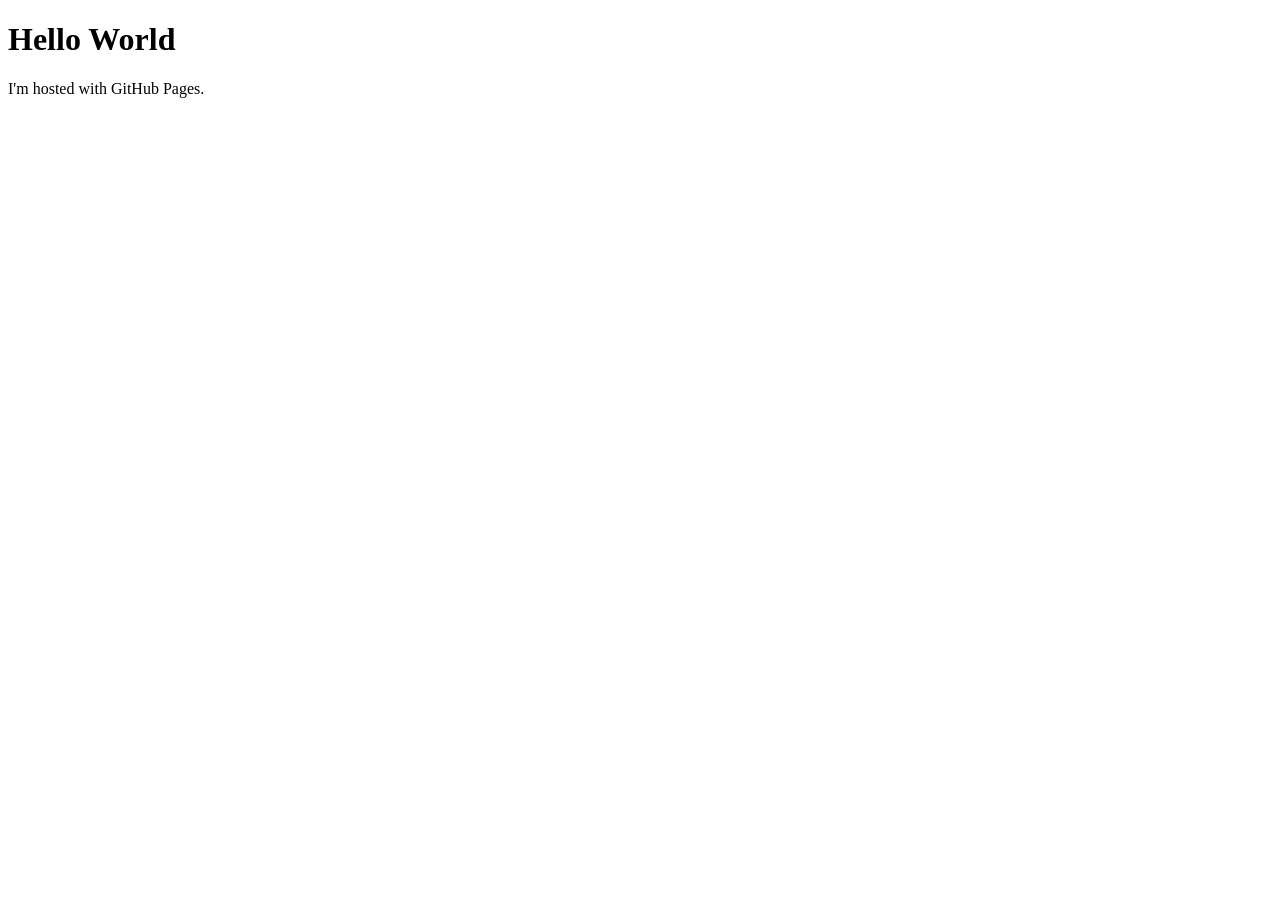
==== index.html @ 858124e4 "Add AdSense code." ====
<!DOCTYPE html>
<html>
    <head>
        <script async src="//pagead2.googlesyndication.com/pagead/js/adsbygoogle.js"></script>
        <script>
            (adsbygoogle = window.adsbygoogle || []).push({
                google_ad_client: "ca-pub-5256099527337502",
                enable_page_level_ads: true
                });
        </script>
    </head>
    <body>
        <h1>Hello World</h1>
        <p>I'm hosted with GitHub Pages.</p>
    </body>
</html>
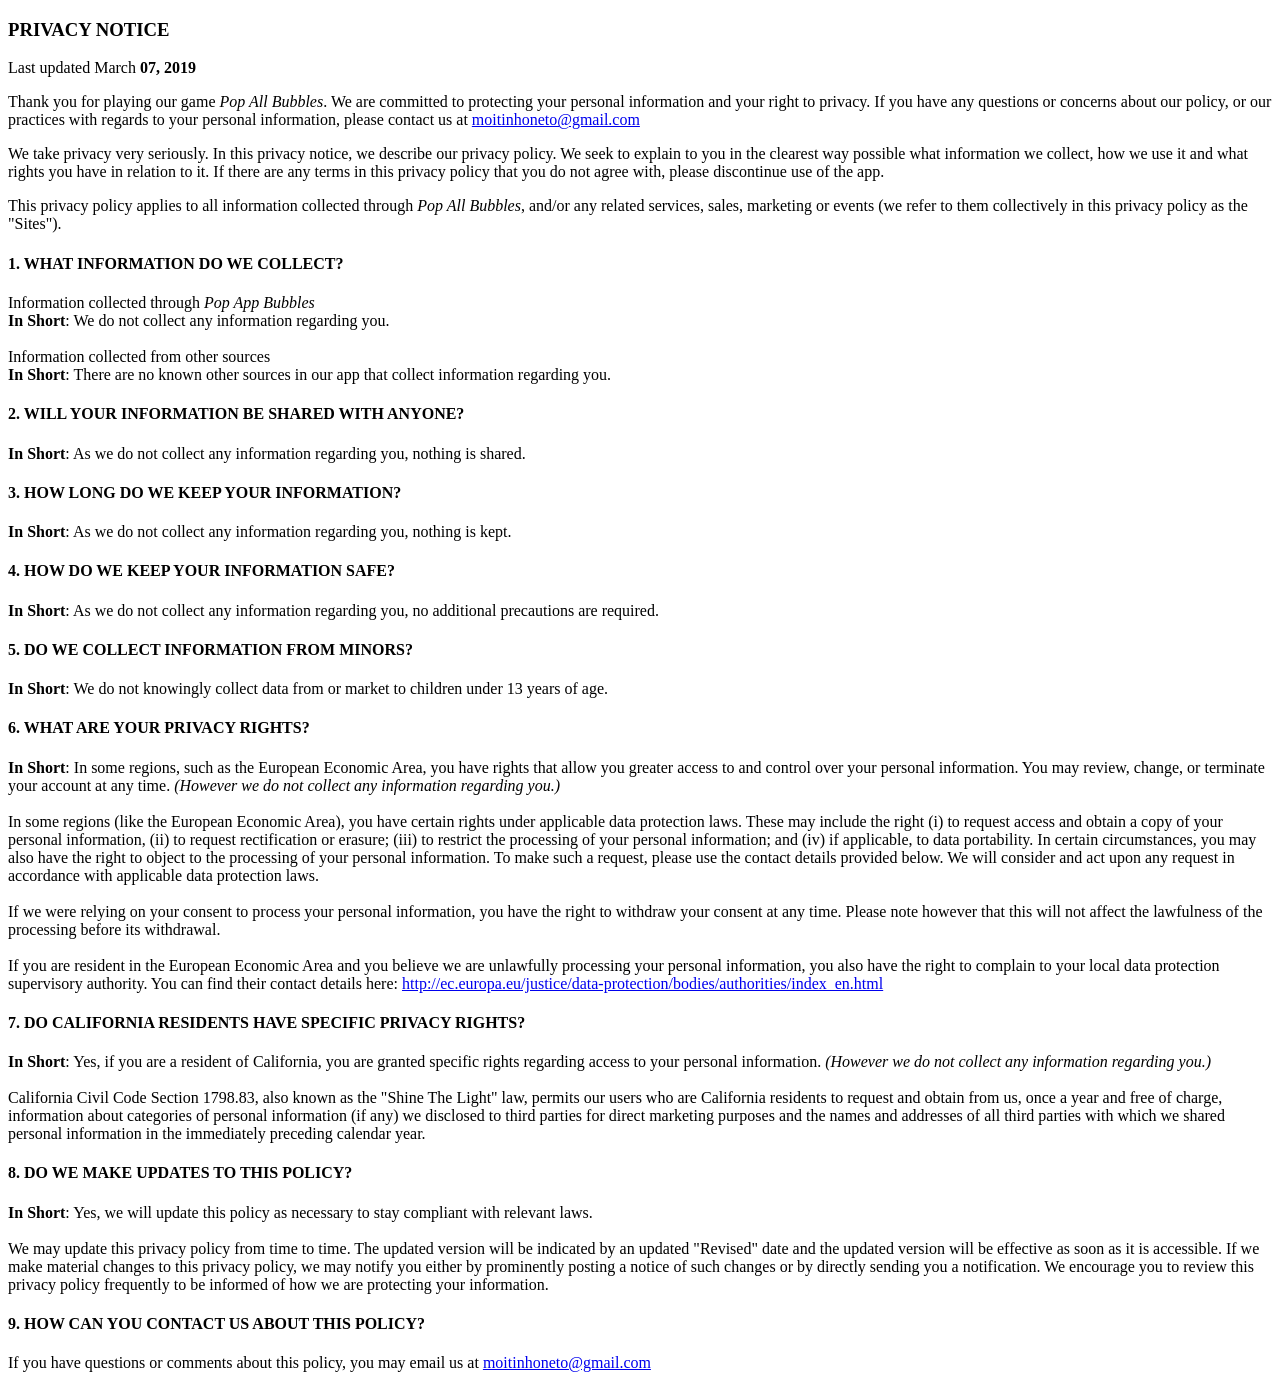
==== commit 456accdd: "Update index.html" ====
--- a/index.html
+++ b/index.html
@@ -1,16 +1,66 @@
-<!DOCTYPE html>
-<html>
+<!DOCTYPE HTML>
+<html lang=en>
     <head>
-        <script async src="//pagead2.googlesyndication.com/pagead/js/adsbygoogle.js"></script>
-        <script>
-            (adsbygoogle = window.adsbygoogle || []).push({
-                google_ad_client: "ca-pub-5256099527337502",
-                enable_page_level_ads: true
-                });
-        </script>
+        <title>Pop All Bubbles - Privacy Policy</title>
+
     </head>
     <body>
-        <h1>Hello World</h1>
-        <p>I'm hosted with GitHub Pages.</p>
-    </body>
-</html>+            <p>
+            <h3>PRIVACY NOTICE</h3>
+            Last updated March <b>07, 2019</b>
+            </p>
+            <p>
+            Thank you for playing our game <i>Pop All Bubbles</i>. We are committed to protecting your personal information and your right to privacy. If you have any questions or concerns about our policy, or our practices with regards to your personal information, please contact us at <a href="mailto:moitinhoneto@gmail.com?Subject=Privacy%20Policy%20Question" target="_top">moitinhoneto@gmail.com</a>
+            </p>
+            <p>
+            We take privacy very seriously. In this privacy notice, we describe our privacy policy. We seek to explain to you in the clearest way possible what information we collect, how we use it and what rights you have in relation to it. If there are any terms in this privacy policy that you do not agree with, please discontinue use of the app.
+            </p>
+            <p>
+            This privacy policy applies to all information collected through <i>Pop All Bubbles</i>, and/or any related services, sales, marketing or events (we refer to them collectively in this privacy policy as the "Sites").
+            </p>
+            <p>
+            <h4>1. WHAT INFORMATION DO WE COLLECT?</h4>
+            Information collected through <i>Pop App Bubbles</i><br/>
+            <b>In Short</b>: We do not collect any information regarding you.<br/><br/>
+            Information collected from other sources<br/>
+            <b>In Short</b>: There are no known other sources in our app that collect information regarding you.<br/>
+            </p>
+            <p>
+            <h4>2. WILL YOUR INFORMATION BE SHARED WITH ANYONE?</h4>
+            <b>In Short</b>: As we do not collect any information regarding you, nothing is shared.
+            </p>
+            <p>
+            <h4>3. HOW LONG DO WE KEEP YOUR INFORMATION?</h4>
+            <b>In Short</b>: As we do not collect any information regarding you, nothing is kept.
+            </p>
+            <p>
+            <h4>4. HOW DO WE KEEP YOUR INFORMATION SAFE?</h4>
+            <b>In Short</b>: As we do not collect any information regarding you, no additional precautions are required.
+            </p>
+            <p>
+            <h4>5. DO WE COLLECT INFORMATION FROM MINORS?</h4>
+            <b>In Short</b>: We do not knowingly collect data from or market to children under 13 years of age.
+            </p>
+            <p>
+            <h4>6. WHAT ARE YOUR PRIVACY RIGHTS?</h4>
+            <b>In Short</b>: In some regions, such as the European Economic Area, you have rights that allow you greater access to and control over your personal information. You may review, change, or terminate your account at any time. <i>(However we do not collect any information regarding you.)</i><br/><br/>
+            In some regions (like the European Economic Area), you have certain rights under applicable data protection laws. These may include the right (i) to request access and obtain a copy of your personal information, (ii) to request rectification or erasure; (iii) to restrict the processing of your personal information; and (iv) if applicable, to data portability. In certain circumstances, you may also have the right to object to the processing of your personal information. To make such a request, please use the contact details provided below. We will consider and act upon any request in accordance with applicable data protection laws.<br/><br/>
+            If we were relying on your consent to process your personal information, you have the right to withdraw your consent at any time. Please note however that this will not affect the lawfulness of the processing before its withdrawal.<br/><br/>
+            If you are resident in the European Economic Area and you believe we are unlawfully processing your personal information, you also have the right to complain to your local data protection supervisory authority. You can find their contact details here: <a href="http://ec.europa.eu/justice/data-protection/bodies/authorities/index_en.html" target="_blank">http://ec.europa.eu/justice/data-protection/bodies/authorities/index_en.html</a>
+            </p>
+            <p>
+            <h4>7. DO CALIFORNIA RESIDENTS HAVE SPECIFIC PRIVACY RIGHTS?</h4>
+            <b>In Short</b>: Yes, if you are a resident of California, you are granted specific rights regarding access to your personal information. <i>(However we do not collect any information regarding you.)</i><br/><br/>
+            California Civil Code Section 1798.83, also known as the "Shine The Light" law, permits our users who are California residents to request and obtain from us, once a year and free of charge, information about categories of personal information (if any) we disclosed to third parties for direct marketing purposes and the names and addresses of all third parties with which we shared personal information in the immediately preceding calendar year.
+            </p>
+            <p>
+            <h4>8. DO WE MAKE UPDATES TO THIS POLICY?</h4>
+            <b>In Short</b>: Yes, we will update this policy as necessary to stay compliant with relevant laws.<br/><br/>
+            We may update this privacy policy from time to time. The updated version will be indicated by an updated "Revised" date and the updated version will be effective as soon as it is accessible. If we make material changes to this privacy policy, we may notify you either by prominently posting a notice of such changes or by directly sending you a notification. We encourage you to review this privacy policy frequently to be informed of how we are protecting your information.
+            </p>
+            <p>
+            <h4>9. HOW CAN YOU CONTACT US ABOUT THIS POLICY?</h4>
+            If you have questions or comments about this policy, you may email us at <a href="mailto:moitinhoneto@gmail.com?Subject=Privacy%20Policy%20Question" target="_top">moitinhoneto@gmail.com</a>
+            </p>
+            </body>
+</html>
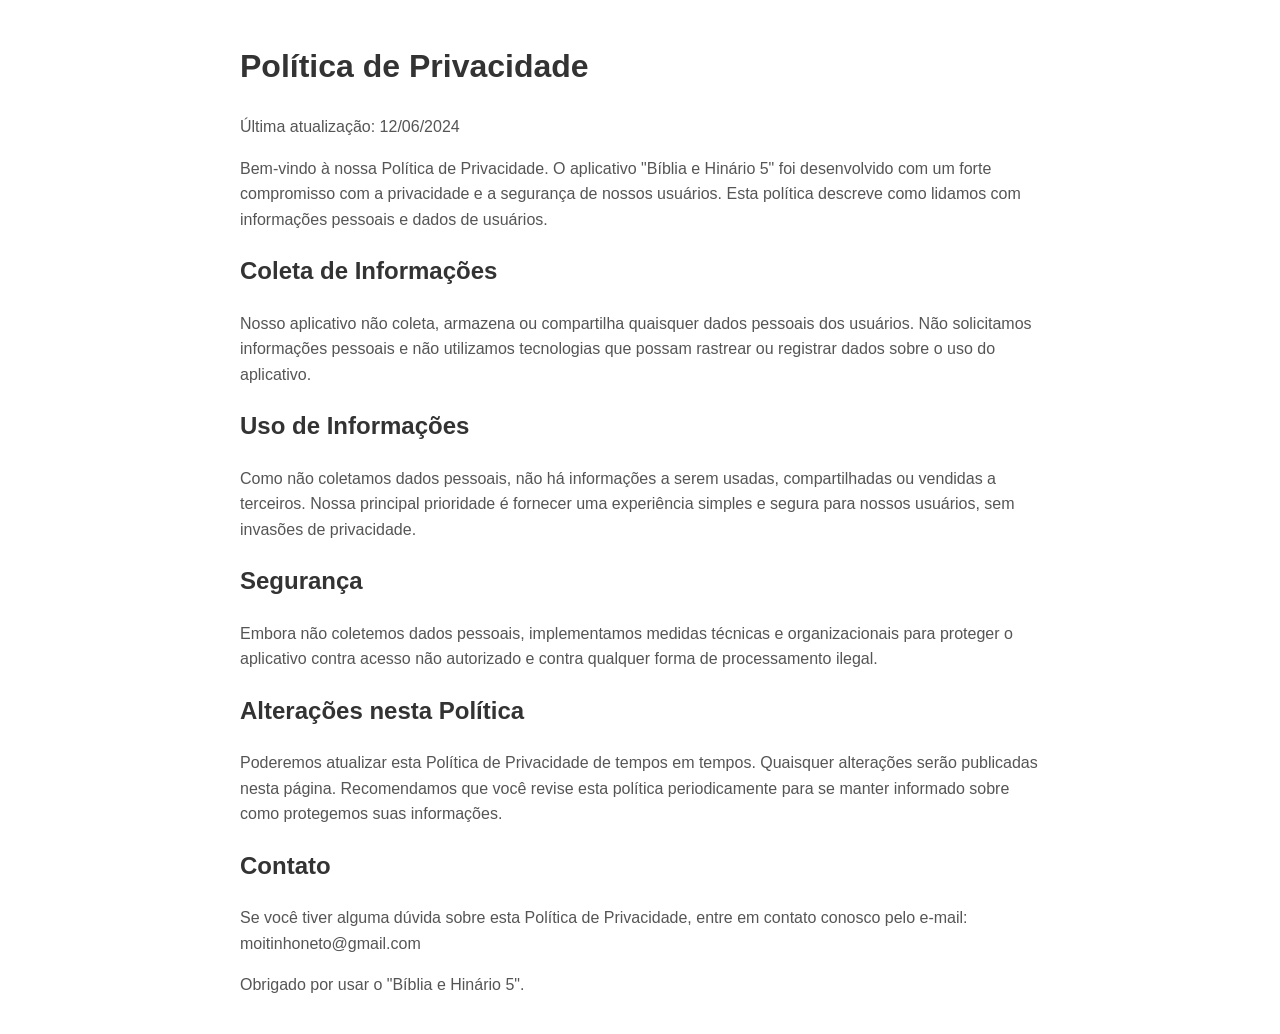
==== commit e4dcd515: "Update index.html" ====
--- a/index.html
+++ b/index.html
@@ -1,66 +1,51 @@
-<!DOCTYPE HTML>
-<html lang=en>
-    <head>
-        <title>Pop All Bubbles - Privacy Policy</title>
+<!DOCTYPE html>
+<html lang="pt-BR">
+<head>
+    <meta charset="UTF-8">
+    <meta name="viewport" content="width=device-width, initial-scale=1.0">
+    <title>Política de Privacidade - Bíblia e Hinário 5</title>
+    <style>
+        body {
+            font-family: Arial, sans-serif;
+            margin: 0;
+            padding: 20px;
+            line-height: 1.6;
+        }
+        .container {
+            max-width: 800px;
+            margin: 0 auto;
+        }
+        h1, h2 {
+            color: #333;
+        }
+        p {
+            color: #555;
+        }
+    </style>
+</head>
+<body>
+    <div class="container">
+        <h1>Política de Privacidade</h1>
+        <p>Última atualização: 12/06/2024</p>
 
-    </head>
-    <body>
-            <p>
-            <h3>PRIVACY NOTICE</h3>
-            Last updated March <b>07, 2019</b>
-            </p>
-            <p>
-            Thank you for playing our game <i>Pop All Bubbles</i>. We are committed to protecting your personal information and your right to privacy. If you have any questions or concerns about our policy, or our practices with regards to your personal information, please contact us at <a href="mailto:moitinhoneto@gmail.com?Subject=Privacy%20Policy%20Question" target="_top">moitinhoneto@gmail.com</a>
-            </p>
-            <p>
-            We take privacy very seriously. In this privacy notice, we describe our privacy policy. We seek to explain to you in the clearest way possible what information we collect, how we use it and what rights you have in relation to it. If there are any terms in this privacy policy that you do not agree with, please discontinue use of the app.
-            </p>
-            <p>
-            This privacy policy applies to all information collected through <i>Pop All Bubbles</i>, and/or any related services, sales, marketing or events (we refer to them collectively in this privacy policy as the "Sites").
-            </p>
-            <p>
-            <h4>1. WHAT INFORMATION DO WE COLLECT?</h4>
-            Information collected through <i>Pop App Bubbles</i><br/>
-            <b>In Short</b>: We do not collect any information regarding you.<br/><br/>
-            Information collected from other sources<br/>
-            <b>In Short</b>: There are no known other sources in our app that collect information regarding you.<br/>
-            </p>
-            <p>
-            <h4>2. WILL YOUR INFORMATION BE SHARED WITH ANYONE?</h4>
-            <b>In Short</b>: As we do not collect any information regarding you, nothing is shared.
-            </p>
-            <p>
-            <h4>3. HOW LONG DO WE KEEP YOUR INFORMATION?</h4>
-            <b>In Short</b>: As we do not collect any information regarding you, nothing is kept.
-            </p>
-            <p>
-            <h4>4. HOW DO WE KEEP YOUR INFORMATION SAFE?</h4>
-            <b>In Short</b>: As we do not collect any information regarding you, no additional precautions are required.
-            </p>
-            <p>
-            <h4>5. DO WE COLLECT INFORMATION FROM MINORS?</h4>
-            <b>In Short</b>: We do not knowingly collect data from or market to children under 13 years of age.
-            </p>
-            <p>
-            <h4>6. WHAT ARE YOUR PRIVACY RIGHTS?</h4>
-            <b>In Short</b>: In some regions, such as the European Economic Area, you have rights that allow you greater access to and control over your personal information. You may review, change, or terminate your account at any time. <i>(However we do not collect any information regarding you.)</i><br/><br/>
-            In some regions (like the European Economic Area), you have certain rights under applicable data protection laws. These may include the right (i) to request access and obtain a copy of your personal information, (ii) to request rectification or erasure; (iii) to restrict the processing of your personal information; and (iv) if applicable, to data portability. In certain circumstances, you may also have the right to object to the processing of your personal information. To make such a request, please use the contact details provided below. We will consider and act upon any request in accordance with applicable data protection laws.<br/><br/>
-            If we were relying on your consent to process your personal information, you have the right to withdraw your consent at any time. Please note however that this will not affect the lawfulness of the processing before its withdrawal.<br/><br/>
-            If you are resident in the European Economic Area and you believe we are unlawfully processing your personal information, you also have the right to complain to your local data protection supervisory authority. You can find their contact details here: <a href="http://ec.europa.eu/justice/data-protection/bodies/authorities/index_en.html" target="_blank">http://ec.europa.eu/justice/data-protection/bodies/authorities/index_en.html</a>
-            </p>
-            <p>
-            <h4>7. DO CALIFORNIA RESIDENTS HAVE SPECIFIC PRIVACY RIGHTS?</h4>
-            <b>In Short</b>: Yes, if you are a resident of California, you are granted specific rights regarding access to your personal information. <i>(However we do not collect any information regarding you.)</i><br/><br/>
-            California Civil Code Section 1798.83, also known as the "Shine The Light" law, permits our users who are California residents to request and obtain from us, once a year and free of charge, information about categories of personal information (if any) we disclosed to third parties for direct marketing purposes and the names and addresses of all third parties with which we shared personal information in the immediately preceding calendar year.
-            </p>
-            <p>
-            <h4>8. DO WE MAKE UPDATES TO THIS POLICY?</h4>
-            <b>In Short</b>: Yes, we will update this policy as necessary to stay compliant with relevant laws.<br/><br/>
-            We may update this privacy policy from time to time. The updated version will be indicated by an updated "Revised" date and the updated version will be effective as soon as it is accessible. If we make material changes to this privacy policy, we may notify you either by prominently posting a notice of such changes or by directly sending you a notification. We encourage you to review this privacy policy frequently to be informed of how we are protecting your information.
-            </p>
-            <p>
-            <h4>9. HOW CAN YOU CONTACT US ABOUT THIS POLICY?</h4>
-            If you have questions or comments about this policy, you may email us at <a href="mailto:moitinhoneto@gmail.com?Subject=Privacy%20Policy%20Question" target="_top">moitinhoneto@gmail.com</a>
-            </p>
-            </body>
+        <p>Bem-vindo à nossa Política de Privacidade. O aplicativo "Bíblia e Hinário 5" foi desenvolvido com um forte compromisso com a privacidade e a segurança de nossos usuários. Esta política descreve como lidamos com informações pessoais e dados de usuários.</p>
+
+        <h2>Coleta de Informações</h2>
+        <p>Nosso aplicativo não coleta, armazena ou compartilha quaisquer dados pessoais dos usuários. Não solicitamos informações pessoais e não utilizamos tecnologias que possam rastrear ou registrar dados sobre o uso do aplicativo.</p>
+
+        <h2>Uso de Informações</h2>
+        <p>Como não coletamos dados pessoais, não há informações a serem usadas, compartilhadas ou vendidas a terceiros. Nossa principal prioridade é fornecer uma experiência simples e segura para nossos usuários, sem invasões de privacidade.</p>
+
+        <h2>Segurança</h2>
+        <p>Embora não coletemos dados pessoais, implementamos medidas técnicas e organizacionais para proteger o aplicativo contra acesso não autorizado e contra qualquer forma de processamento ilegal.</p>
+
+        <h2>Alterações nesta Política</h2>
+        <p>Poderemos atualizar esta Política de Privacidade de tempos em tempos. Quaisquer alterações serão publicadas nesta página. Recomendamos que você revise esta política periodicamente para se manter informado sobre como protegemos suas informações.</p>
+
+        <h2>Contato</h2>
+        <p>Se você tiver alguma dúvida sobre esta Política de Privacidade, entre em contato conosco pelo e-mail: moitinhoneto@gmail.com</p>
+
+        <p>Obrigado por usar o "Bíblia e Hinário 5".</p>
+    </div>
+</body>
 </html>
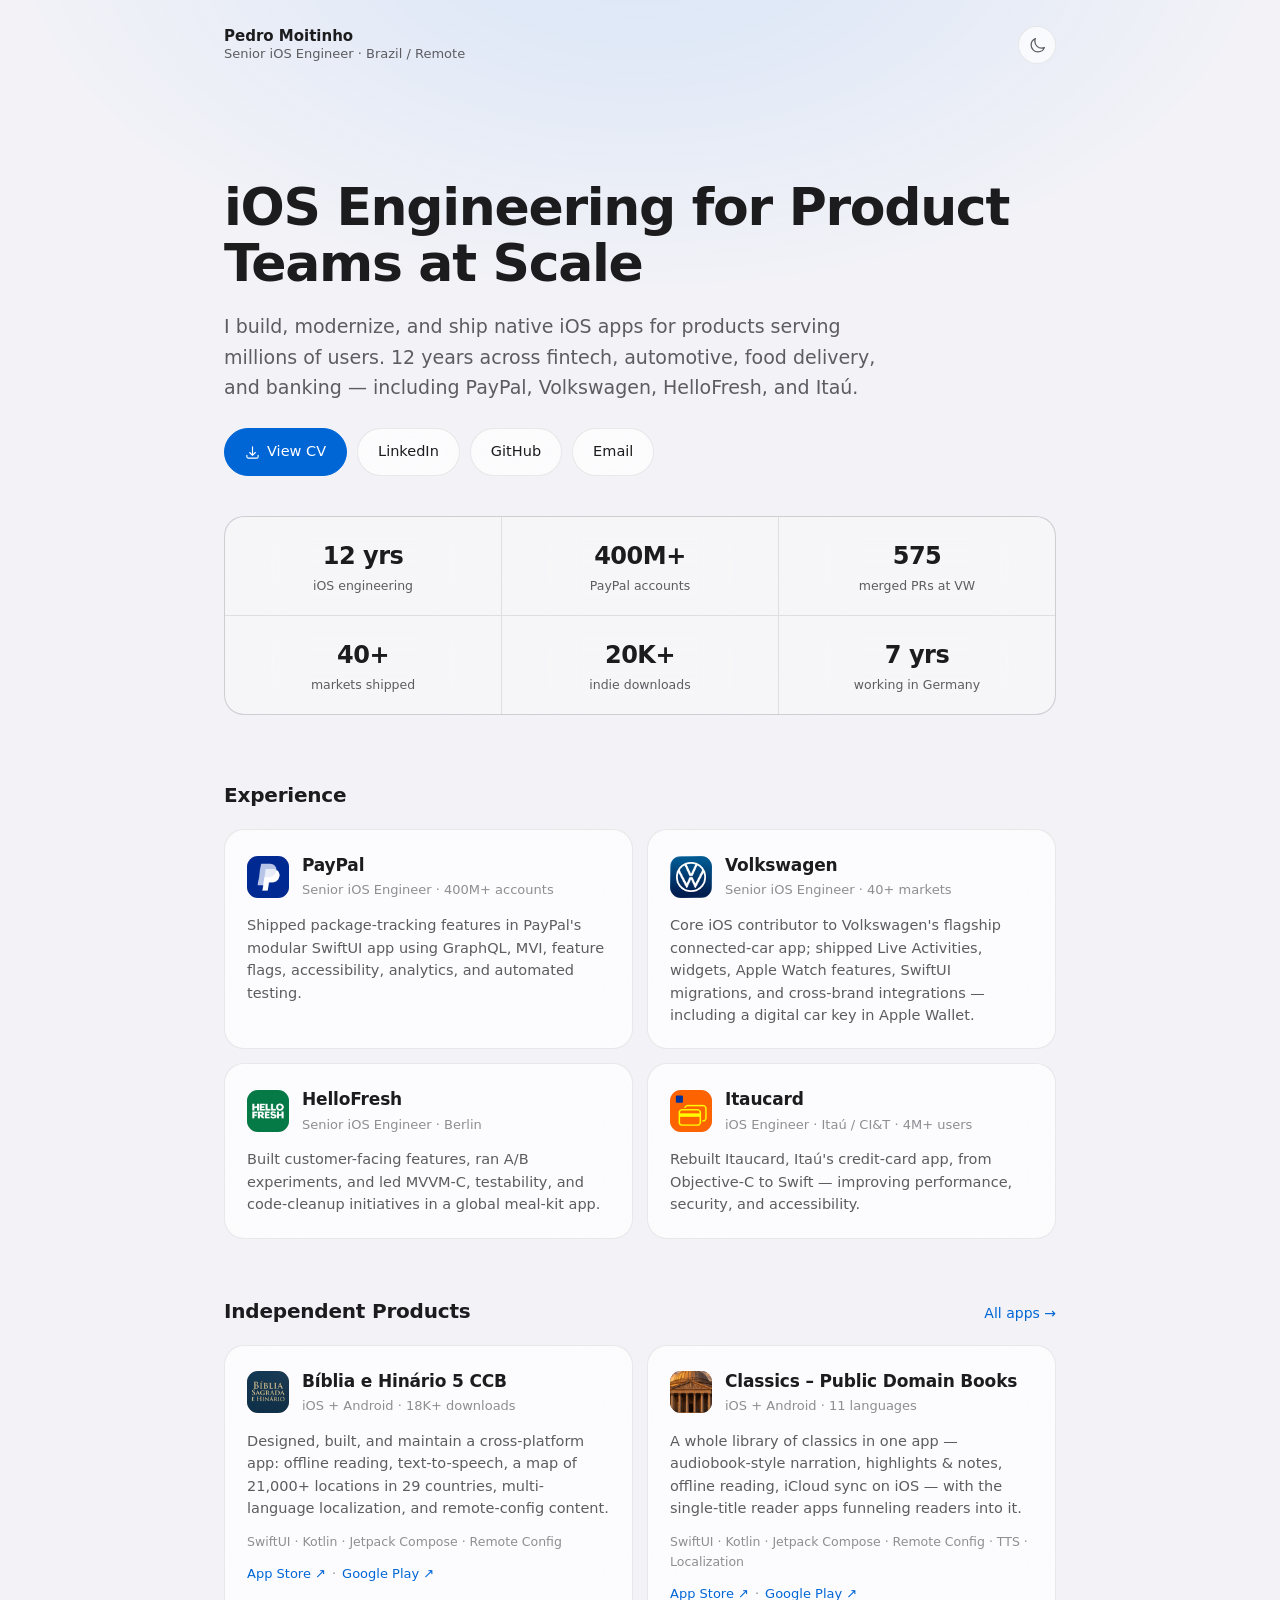
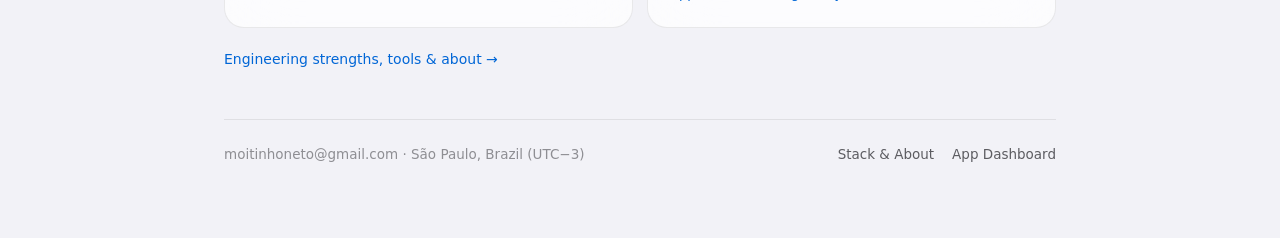
==== commit 37229e0e: "Nothing to see here :)" ====
--- a/index.html
+++ b/index.html
@@ -1,51 +1,188 @@
 <!DOCTYPE html>
-<html lang="pt-BR">
+<html lang="en">
 <head>
-    <meta charset="UTF-8">
-    <meta name="viewport" content="width=device-width, initial-scale=1.0">
-    <title>Política de Privacidade - Bíblia e Hinário 5</title>
-    <style>
-        body {
-            font-family: Arial, sans-serif;
-            margin: 0;
-            padding: 20px;
-            line-height: 1.6;
-        }
-        .container {
-            max-width: 800px;
-            margin: 0 auto;
-        }
-        h1, h2 {
-            color: #333;
-        }
-        p {
-            color: #555;
-        }
-    </style>
+<meta charset="UTF-8">
+<meta name="viewport" content="width=device-width, initial-scale=1.0">
+<meta name="referrer" content="strict-origin-when-cross-origin">
+<title>Pedro Moitinho — Senior iOS Engineer</title>
+<meta name="description" content="Senior iOS Engineer — 12 years building native apps and platform features for products serving hundreds of millions of users across fintech, automotive, food delivery, and banking (PayPal, Volkswagen, HelloFresh, Itaú).">
+<link rel="stylesheet" href="css/portfolio.css?v=8">
+<script>(function(){try{var t=localStorage.getItem('theme');if(t)document.documentElement.setAttribute('data-theme',t);}catch(e){}})();</script>
 </head>
 <body>
-    <div class="container">
-        <h1>Política de Privacidade</h1>
-        <p>Última atualização: 12/06/2024</p>
+<a href="#main" class="skip-link">Skip to content</a>
 
-        <p>Bem-vindo à nossa Política de Privacidade. O aplicativo "Bíblia e Hinário 5" foi desenvolvido com um forte compromisso com a privacidade e a segurança de nossos usuários. Esta política descreve como lidamos com informações pessoais e dados de usuários.</p>
+<div class="container">
 
-        <h2>Coleta de Informações</h2>
-        <p>Nosso aplicativo não coleta, armazena ou compartilha quaisquer dados pessoais dos usuários. Não solicitamos informações pessoais e não utilizamos tecnologias que possam rastrear ou registrar dados sobre o uso do aplicativo.</p>
+    <header class="site-header">
+        <a class="brand" href="/">Pedro Moitinho<span>Senior iOS Engineer · Brazil / Remote</span></a>
+        <button class="theme-toggle" type="button" aria-label="Toggle dark mode" title="Toggle dark mode">
+            <svg viewBox="0 0 24 24" fill="none" stroke="currentColor" stroke-width="1.8" aria-hidden="true"><path stroke-linecap="round" stroke-linejoin="round" d="M21.752 15.002A9.72 9.72 0 0118 15.75c-5.385 0-9.75-4.365-9.75-9.75 0-1.33.266-2.597.748-3.752A9.753 9.753 0 003 11.25C3 16.635 7.365 21 12.75 21a9.753 9.753 0 009.002-5.998z"/></svg>
+        </button>
+    </header>
 
-        <h2>Uso de Informações</h2>
-        <p>Como não coletamos dados pessoais, não há informações a serem usadas, compartilhadas ou vendidas a terceiros. Nossa principal prioridade é fornecer uma experiência simples e segura para nossos usuários, sem invasões de privacidade.</p>
+    <section class="hero">
+        <h1>iOS Engineering for Product Teams at Scale</h1>
+        <p class="lead">
+            I build, modernize, and ship native iOS apps for products serving millions of users.
+            12 years across fintech, automotive, food delivery, and banking — including PayPal,
+            Volkswagen, HelloFresh, and Itaú.
+        </p>
+        <div class="cta-row">
+            <a class="btn btn-primary" href="PedroMoitinho.pdf" target="_blank" rel="noopener">
+                <svg xmlns="http://www.w3.org/2000/svg" fill="none" viewBox="0 0 24 24" stroke-width="1.8" stroke="currentColor"><path stroke-linecap="round" stroke-linejoin="round" d="M3 16.5v2.25A2.25 2.25 0 005.25 21h13.5A2.25 2.25 0 0021 18.75V16.5M16.5 12L12 16.5m0 0L7.5 12m4.5 4.5V3"/></svg>
+                View CV
+            </a>
+            <a class="btn" href="https://www.linkedin.com/in/moitinhoneto/" target="_blank" rel="noopener">LinkedIn</a>
+            <a class="btn" href="https://github.com/moitinho" target="_blank" rel="noopener">GitHub</a>
+            <a class="btn" href="mailto:moitinhoneto@gmail.com">Email</a>
+        </div>
 
-        <h2>Segurança</h2>
-        <p>Embora não coletemos dados pessoais, implementamos medidas técnicas e organizacionais para proteger o aplicativo contra acesso não autorizado e contra qualquer forma de processamento ilegal.</p>
+        <div class="stats reveal" aria-label="Highlights">
+            <div class="stat"><div class="stat-num">12 yrs</div><div class="stat-label">iOS engineering</div></div>
+            <div class="stat"><div class="stat-num">400M+</div><div class="stat-label">PayPal accounts</div></div>
+            <div class="stat"><div class="stat-num">575</div><div class="stat-label">merged PRs at VW</div></div>
+            <div class="stat"><div class="stat-num">40+</div><div class="stat-label">markets shipped</div></div>
+            <div class="stat"><div class="stat-num">20K+</div><div class="stat-label">indie downloads</div></div>
+            <div class="stat"><div class="stat-num">7 yrs</div><div class="stat-label">working in Germany</div></div>
+        </div>
+    </section>
 
-        <h2>Alterações nesta Política</h2>
-        <p>Poderemos atualizar esta Política de Privacidade de tempos em tempos. Quaisquer alterações serão publicadas nesta página. Recomendamos que você revise esta política periodicamente para se manter informado sobre como protegemos suas informações.</p>
+    <main id="main">
 
-        <h2>Contato</h2>
-        <p>Se você tiver alguma dúvida sobre esta Política de Privacidade, entre em contato conosco pelo e-mail: moitinhoneto@gmail.com</p>
+        <section class="reveal" aria-labelledby="exp-title">
+            <div class="section-head">
+                <h2 class="section-title" id="exp-title">Experience</h2>
+            </div>
+            <div class="grid">
 
-        <p>Obrigado por usar o "Bíblia e Hinário 5".</p>
-    </div>
+                <a class="card" href="https://apps.apple.com/us/app/paypal/id283646709" target="_blank" rel="noopener">
+                    <div class="card-top">
+                        <div class="card-icon"><img src="icons/paypal.jpg" alt="" loading="lazy"></div>
+                        <div><div class="card-name">PayPal</div><div class="card-meta">Senior iOS Engineer · 400M+ accounts</div></div>
+                    </div>
+                    <div class="card-desc">Shipped package-tracking features in PayPal's modular SwiftUI app using GraphQL, MVI, feature flags, accessibility, analytics, and automated testing.</div>
+                </a>
+
+                <a class="card" href="https://apps.apple.com/de/app/volkswagen/id1517566572" target="_blank" rel="noopener">
+                    <div class="card-top">
+                        <div class="card-icon"><img src="icons/volkswagen.jpg" alt="" loading="lazy"></div>
+                        <div><div class="card-name">Volkswagen</div><div class="card-meta">Senior iOS Engineer · 40+ markets</div></div>
+                    </div>
+                    <div class="card-desc">Core iOS contributor to Volkswagen's flagship connected-car app; shipped Live Activities, widgets, Apple Watch features, SwiftUI migrations, and cross-brand integrations — including a digital car key in Apple Wallet.</div>
+                </a>
+
+                <a class="card" href="https://apps.apple.com/us/app/hellofresh-meal-kit-delivery/id970107419" target="_blank" rel="noopener">
+                    <div class="card-top">
+                        <div class="card-icon"><img src="icons/hellofresh.jpg" alt="" loading="lazy"></div>
+                        <div><div class="card-name">HelloFresh</div><div class="card-meta">Senior iOS Engineer · Berlin</div></div>
+                    </div>
+                    <div class="card-desc">Built customer-facing features, ran A/B experiments, and led MVVM-C, testability, and code-cleanup initiatives in a global meal-kit app.</div>
+                </a>
+
+                <a class="card" href="https://apps.apple.com/br/app/ita%C3%BA-cart%C3%B5es-de-cr%C3%A9dito/id394401915" target="_blank" rel="noopener">
+                    <div class="card-top">
+                        <div class="card-icon"><img src="icons/itau.jpg" alt="" loading="lazy"></div>
+                        <div><div class="card-name">Itaucard</div><div class="card-meta">iOS Engineer · Itaú / CI&amp;T · 4M+ users</div></div>
+                    </div>
+                    <div class="card-desc">Rebuilt Itaucard, Itaú's credit-card app, from Objective-C to Swift — improving performance, security, and accessibility.</div>
+                </a>
+
+                <a class="card" hidden href="https://apps.apple.com/br/app/mosyle-school/id1097971267" target="_blank" rel="noopener">
+                    <div class="card-top">
+                        <div class="card-icon"><img src="icons/mosyle.jpg" alt="" loading="lazy"></div>
+                        <div><div class="card-name">Mosyle</div><div class="card-meta">iOS Developer</div></div>
+                    </div>
+                    <div class="card-desc">Built education and device-management apps — drawing tools, chat, document viewers, cloud sync, image editing, push notifications, and App Store releases.</div>
+                </a>
+
+            </div>
+        </section>
+
+        <section class="reveal" aria-labelledby="indie-title">
+            <div class="section-head">
+                <h2 class="section-title" id="indie-title">Independent Products</h2>
+                <a class="section-link" href="https://apps.apple.com/pt/developer/pedro-moitinho/id1026296360" target="_blank" rel="noopener">All apps →</a>
+            </div>
+            <div class="grid">
+
+                <div class="card">
+                    <div class="card-top">
+                        <div class="card-icon"><img src="icons/app-ccb.png" alt="" loading="lazy"></div>
+                        <div><div class="card-name">Bíblia e Hinário 5 CCB</div><div class="card-meta">iOS + Android · 18K+ downloads</div></div>
+                    </div>
+                    <div class="card-desc">Designed, built, and maintain a cross-platform app: offline reading, text-to-speech, a map of 21,000+ locations in 29 countries, multi-language localization, and remote-config content.</div>
+                    <div class="card-tech">SwiftUI · Kotlin · Jetpack Compose · Remote Config</div>
+                    <div class="card-links">
+                        <a href="https://apps.apple.com/br/app/b%C3%ADblia-e-hin%C3%A1rio-5-ccb/id6504291938" target="_blank" rel="noopener">App Store ↗</a><span>·</span><a href="https://play.google.com/store/apps/details?id=moitinho.bibleandhymnal" target="_blank" rel="noopener">Google Play ↗</a>
+                    </div>
+                </div>
+
+                <div class="card">
+                    <div class="card-top">
+                        <div class="card-icon classics"><img src="icons/app-classics.png" alt="" loading="lazy"></div>
+                        <div><div class="card-name">Classics – Public Domain Books</div><div class="card-meta">iOS + Android · 11 languages</div></div>
+                    </div>
+                    <div class="card-desc">A whole library of classics in one app — audiobook-style narration, highlights &amp; notes, offline reading, iCloud sync on iOS — with the single-title reader apps funneling readers into it.</div>
+                    <div class="card-tech">SwiftUI · Kotlin · Jetpack Compose · Remote Config · TTS · Localization</div>
+                    <div class="card-links">
+                        <a href="https://apps.apple.com/br/app/classics-public-domain-books/id6787402596" target="_blank" rel="noopener">App Store ↗</a><span>·</span><a href="https://play.google.com/store/apps/details?id=moitinho.publicdomainbooks" target="_blank" rel="noopener">Google Play ↗</a>
+                    </div>
+                </div>
+
+                <a class="card" hidden href="https://bigfeiraomogiguacu.com.br/" target="_blank" rel="noopener">
+                    <div class="card-top">
+                        <div class="card-icon feirao"><img src="icons/big-feirao.png" alt="" loading="lazy"></div>
+                        <div><div class="card-name">Big Feirão</div><div class="card-meta">Next.js · 400+ leads in 2 weeks</div></div>
+                    </div>
+                    <div class="card-desc">Designed, built, and shipped a production car-fair site with an AI chat assistant; generated 3,000+ visitors and 400+ WhatsApp leads for dealerships.</div>
+                    <div class="card-tech">Next.js · TypeScript · Vercel</div>
+                </a>
+
+            </div>
+            <p class="see-all"><a href="stack.html">Engineering strengths, tools &amp; about →</a></p>
+        </section>
+
+    </main>
+
+    <footer class="site-footer">
+        <span>moitinhoneto@gmail.com · São Paulo, Brazil (UTC−3)</span>
+        <span class="footer-links">
+            <a href="stack.html">Stack &amp; About</a>
+            <a href="dashboard.html">App Dashboard</a>
+        </span>
+    </footer>
+
+</div>
+
+<script>
+    document.documentElement.classList.add('js');
+    // Theme toggle
+    (function(){
+        var btn = document.querySelector('.theme-toggle');
+        function current(){
+            return document.documentElement.getAttribute('data-theme')
+                || (window.matchMedia('(prefers-color-scheme: dark)').matches ? 'dark' : 'light');
+        }
+        btn && btn.addEventListener('click', function(){
+            var next = current() === 'dark' ? 'light' : 'dark';
+            document.documentElement.setAttribute('data-theme', next);
+            try { localStorage.setItem('theme', next); } catch(e){}
+        });
+    })();
+    // Scroll reveal
+    (function(){
+        var els = document.querySelectorAll('.reveal');
+        if ('IntersectionObserver' in window) {
+            var io = new IntersectionObserver(function(entries){
+                entries.forEach(function(e){ if (e.isIntersecting){ e.target.classList.add('visible'); io.unobserve(e.target); } });
+            }, { rootMargin: '0px 0px -8% 0px', threshold: 0.05 });
+            els.forEach(function(el){ io.observe(el); });
+        } else {
+            els.forEach(function(el){ el.classList.add('visible'); });
+        }
+    })();
+</script>
+
 </body>
 </html>
--- a/css/portfolio.css
+++ b/css/portfolio.css
@@ -0,0 +1,347 @@
+/* Pedro Moitinho — portfolio design system (Apple-style: SF system font, glass cards) */
+
+:root {
+    --bg-body: #f2f2f7;
+    --bg-card: rgba(255, 255, 255, 0.72);
+    --bg-card-hover: rgba(255, 255, 255, 0.9);
+    --text-primary: #1c1c1e;
+    --text-secondary: #5c5c61;
+    --text-tertiary: #8e8e93;
+    /* Accent, in two families — they are different problems.
+
+       --accent is the accent AS TEXT (and as a hairline graphic: focus rings,
+       the chart stroke, the adoption bar). It is read against the page, so it
+       wants to be dark in the light theme and bright in the dark one.
+       #007aff (Apple system blue) measured 3.60:1 on --bg-body and 3.90:1 on
+       the composited card — short of the 4.5:1 AA needs for body-size text,
+       which is what every link here is. The palette already held a compliant
+       blue: the old --accent-hover #0066d6 (4.86:1 / 5.26:1), promoted here.
+
+       --accent-solid is the accent AS A FILL WITH TEXT ON TOP — .btn-primary
+       and .skip-link, both of which put --accent-contrast (#fff) over it. That
+       pulls the opposite way: it must be dark ENOUGH for white to read on it.
+       In the light theme the two coincide, and the value is repeated rather
+       than aliased so that editing one cannot silently move the other. In the
+       dark theme they cannot coincide: a blue bright enough to be a link on
+       black (#0a84ff, 5.76:1) leaves white at only 3.65:1 on top of it. See
+       the dark block below.
+
+       Both hovers step down the same hue ramp — hue 211°, saturation 100% —
+       so a hover still reads as a hover. */
+    --accent: #0066d6;
+    --accent-solid: #0066d6;
+    --accent-solid-hover: #0052ad;
+    --accent-contrast: #ffffff;
+    --border-color: rgba(0, 0, 0, 0.08);
+    /* Hairline on an app icon, so a dark artwork edge keeps a boundary
+       against the card. Lives here, not in dashboard.css, because both
+       index.html and dashboard.html draw icons. */
+    --icon-edge: rgba(0, 0, 0, 0.14);
+    --glow: rgba(0, 122, 255, 0.10);
+    --radius: 20px;
+    --radius-sm: 13px;
+    --container: 880px;
+    --ease: cubic-bezier(0.25, 0.1, 0.25, 1);
+    --ease-spring: cubic-bezier(0.34, 1.56, 0.64, 1);
+    --blur: blur(34px) saturate(180%);
+}
+
+:root[data-theme="dark"] {
+    --bg-body: #000000;
+    --bg-card: rgba(28, 28, 30, 0.72);
+    --bg-card-hover: rgba(42, 42, 45, 0.85);
+    --text-primary: #f5f5f7;
+    --text-secondary: #a1a1a8;
+    --text-tertiary: #6e6e73;
+    /* --accent keeps #0a84ff: 5.76:1 on #000, 5.04:1 on the card, and it is
+       the link colour that already works. --accent-solid has to be a different
+       blue here, because white text on #0a84ff is 3.65:1 (and the old
+       #409cff hover was 2.83:1) — both under AA for the 14.5px button label.
+       A dark fill under white text has a narrow window: light enough to sit
+       3:1 clear of the black page, dark enough for white to clear 4.5:1 on it.
+       #006de3 is deliberately at the bright end of that window so the button
+       does not read as muddy against black, and the hover darkens (as the
+       light theme's does) rather than brightening, which would have spent the
+       remaining headroom. */
+    --accent: #0a84ff;
+    --accent-solid: #006de3;
+    --accent-solid-hover: #005fc7;
+    --border-color: rgba(255, 255, 255, 0.10);
+    --icon-edge: rgba(255, 255, 255, 0.18);
+    --glow: rgba(10, 132, 255, 0.22);
+}
+
+@media (prefers-color-scheme: dark) {
+    :root:not([data-theme="light"]) {
+        --bg-body: #000000;
+        --bg-card: rgba(28, 28, 30, 0.72);
+        --bg-card-hover: rgba(42, 42, 45, 0.85);
+        --text-primary: #f5f5f7;
+        --text-secondary: #a1a1a8;
+        --text-tertiary: #6e6e73;
+        /* Keep in step with :root[data-theme="dark"] above. */
+        --accent: #0a84ff;
+        --accent-solid: #006de3;
+        --accent-solid-hover: #005fc7;
+        --border-color: rgba(255, 255, 255, 0.10);
+        --icon-edge: rgba(255, 255, 255, 0.18);
+        --glow: rgba(10, 132, 255, 0.22);
+    }
+}
+
+* { margin: 0; padding: 0; box-sizing: border-box; }
+
+html { scroll-behavior: smooth; }
+
+body {
+    font-family: -apple-system, BlinkMacSystemFont, "SF Pro Text", "SF Pro Display", system-ui, "Segoe UI", Roboto, sans-serif;
+    background: var(--bg-body);
+    color: var(--text-primary);
+    line-height: 1.6;
+    font-size: 16px;
+    -webkit-font-smoothing: antialiased;
+    -moz-osx-font-smoothing: grayscale;
+    min-height: 100vh;
+}
+
+body::before {
+    content: "";
+    position: fixed;
+    inset: 0;
+    pointer-events: none;
+    z-index: 0;
+    background: radial-gradient(900px 520px at 50% -8%, var(--glow), transparent 70%);
+}
+
+.container {
+    position: relative;
+    z-index: 1;
+    max-width: var(--container);
+    margin: 0 auto;
+    padding: 0 24px 72px;
+}
+
+/* Accessibility */
+.skip-link {
+    position: absolute; left: -9999px; top: 0;
+    background: var(--accent-solid); color: var(--accent-contrast); padding: 10px 16px; border-radius: 10px; z-index: 20;
+}
+.skip-link:focus { left: 16px; top: 16px; }
+
+a { color: var(--accent); }
+
+/* Scroll reveal — visible by default (no-JS safe) */
+.js .reveal { opacity: 0; transform: translateY(20px); transition: opacity 0.6s var(--ease), transform 0.6s var(--ease); }
+.js .reveal.visible { opacity: 1; transform: none; }
+@media (prefers-reduced-motion: reduce) {
+    html { scroll-behavior: auto; }
+    .js .reveal { opacity: 1; transform: none; transition: none; }
+}
+
+/* --- Header --- */
+.site-header {
+    display: flex;
+    justify-content: space-between;
+    align-items: center;
+    padding: 26px 0 12px;
+}
+.brand { font-size: 15px; font-weight: 600; color: var(--text-primary); text-decoration: none; line-height: 1.3; }
+.brand span { display: block; font-size: 13px; font-weight: 400; color: var(--text-secondary); }
+.theme-toggle {
+    width: 38px; height: 38px; border-radius: 50%;
+    border: 1px solid var(--border-color);
+    background: var(--bg-card);
+    -webkit-backdrop-filter: var(--blur); backdrop-filter: var(--blur);
+    color: var(--text-secondary);
+    cursor: pointer;
+    display: inline-flex; align-items: center; justify-content: center;
+    transition: color var(--duration, 0.2s) var(--ease), border-color 0.2s var(--ease);
+}
+.theme-toggle:hover { color: var(--text-primary); border-color: var(--text-tertiary); }
+.theme-toggle svg { width: 17px; height: 17px; }
+
+/* --- Hero --- */
+.hero { padding: 48px 0 8px; }
+.hero h1 {
+    font-size: clamp(33px, 6vw, 52px);
+    font-weight: 700;
+    letter-spacing: -0.025em;
+    line-height: 1.07;
+}
+.hero .lead {
+    margin-top: 20px;
+    font-size: clamp(16px, 2.4vw, 19px);
+    color: var(--text-secondary);
+    max-width: 660px;
+    line-height: 1.6;
+}
+.availability {
+    display: inline-flex; align-items: center; gap: 8px;
+    margin-top: 22px;
+    font-size: 14px; color: var(--text-secondary);
+}
+.availability .dot {
+    width: 8px; height: 8px; border-radius: 50%;
+    background: #34c759; box-shadow: 0 0 0 4px rgba(52,199,89,0.18); flex-shrink: 0;
+}
+
+/* --- Buttons --- */
+.cta-row { display: flex; flex-wrap: wrap; gap: 10px; margin-top: 26px; }
+.btn {
+    display: inline-flex; align-items: center; gap: 7px;
+    font-size: 14.5px; font-weight: 500;
+    text-decoration: none;
+    padding: 11px 20px;
+    border-radius: 100px;
+    border: 1px solid var(--border-color);
+    background: var(--bg-card);
+    -webkit-backdrop-filter: var(--blur); backdrop-filter: var(--blur);
+    color: var(--text-primary);
+    transition: transform 0.25s var(--ease-spring), border-color 0.2s var(--ease), background 0.2s var(--ease);
+}
+.btn:hover { transform: translateY(-2px); border-color: var(--text-tertiary); }
+.btn svg { width: 15px; height: 15px; flex-shrink: 0; }
+.btn-primary {
+    background: var(--accent-solid); border-color: var(--accent-solid); color: var(--accent-contrast);
+}
+.btn-primary:hover { background: var(--accent-solid-hover); border-color: var(--accent-solid-hover); }
+
+/* --- Stats / proof strip --- */
+.stats {
+    margin-top: 40px;
+    display: grid;
+    grid-template-columns: repeat(3, 1fr);
+    gap: 1px;
+    background: var(--border-color);
+    border: 1px solid var(--border-color);
+    border-radius: var(--radius);
+    overflow: hidden;
+}
+.stat {
+    background: var(--bg-card);
+    -webkit-backdrop-filter: var(--blur); backdrop-filter: var(--blur);
+    padding: 20px 14px;
+    text-align: center;
+}
+.stat-num { font-size: 24px; font-weight: 700; letter-spacing: -0.02em; color: var(--text-primary); }
+.stat-label { font-size: 12.5px; color: var(--text-secondary); margin-top: 3px; line-height: 1.35; }
+
+/* --- Sections --- */
+section { margin-top: 56px; }
+.section-head { display: flex; align-items: baseline; justify-content: space-between; gap: 16px; margin-bottom: 18px; }
+.section-title { font-size: 20px; font-weight: 700; letter-spacing: -0.01em; }
+.section-link { font-size: 14px; color: var(--accent); text-decoration: none; white-space: nowrap; }
+.section-link:hover { text-decoration: underline; }
+.section-intro { color: var(--text-secondary); margin-bottom: 22px; max-width: 660px; }
+
+/* --- Card grid --- */
+.grid { display: grid; grid-template-columns: repeat(2, 1fr); gap: 14px; }
+/* A card kept in the markup but out of the page. `.card` sets `display:
+   block`, which outranks the browser's own `[hidden]` rule, so the attribute
+   needs backing here to actually hide anything. To bring a card back, delete
+   the `hidden` attribute from index.html — nothing else. */
+.card[hidden] { display: none; }
+
+.card {
+    display: block;
+    background: var(--bg-card);
+    -webkit-backdrop-filter: var(--blur); backdrop-filter: var(--blur);
+    border: 1px solid var(--border-color);
+    border-radius: var(--radius);
+    padding: 22px;
+    text-decoration: none;
+    color: inherit;
+    transition: transform 0.3s var(--ease-spring), background 0.25s var(--ease), border-color 0.25s var(--ease);
+}
+.card:hover { transform: translateY(-3px); background: var(--bg-card-hover); border-color: var(--text-tertiary); }
+.card-top { display: flex; align-items: center; gap: 13px; }
+.card-icon {
+    width: 42px; height: 42px; border-radius: 11px; flex-shrink: 0; overflow: hidden;
+    background: var(--border-color);
+    display: flex; align-items: center; justify-content: center;
+    font-size: 14px; font-weight: 700; color: #fff;
+}
+.card-icon img { width: 100%; height: 100%; object-fit: cover; display: block; }
+/* Same reason as the dashboard tiles: every app icon here is mid-to-dark
+   (edge luminance 48-97/255), so in the dark theme the artwork runs into
+   the card without this. */
+.card-icon { box-shadow: inset 0 0 0 1px var(--icon-edge); }
+.card-icon.feirao { background: linear-gradient(135deg, #1f6f43, #2e9c5f); }
+.card-icon.classics { background: linear-gradient(135deg, #6b5b4a, #8a7a68); }
+.card-name { font-size: 17px; font-weight: 600; letter-spacing: -0.01em; }
+.card-meta { font-size: 13px; color: var(--text-tertiary); margin-top: 1px; }
+.card-desc { font-size: 14.5px; color: var(--text-secondary); margin-top: 13px; line-height: 1.55; }
+.card-tech { font-size: 12.5px; color: var(--text-tertiary); margin-top: 12px; }
+.card-links { font-size: 13px; margin-top: 12px; }
+.card-links a { color: var(--accent); text-decoration: none; }
+.card-links a:hover { text-decoration: underline; }
+.card-links span { color: var(--text-tertiary); margin: 0 6px; }
+
+.see-all { margin-top: 18px; }
+.see-all a { font-size: 14px; color: var(--accent); text-decoration: none; }
+.see-all a:hover { text-decoration: underline; }
+
+/* --- Chips --- */
+.chips { display: flex; flex-wrap: wrap; gap: 9px; }
+.chip {
+    font-size: 13.5px; color: var(--text-primary);
+    background: var(--bg-card);
+    -webkit-backdrop-filter: var(--blur); backdrop-filter: var(--blur);
+    border: 1px solid var(--border-color);
+    border-radius: 100px; padding: 8px 15px;
+}
+
+/* --- Tools --- */
+.tools { display: grid; gap: 14px; }
+.tool-group {
+    background: var(--bg-card);
+    -webkit-backdrop-filter: var(--blur); backdrop-filter: var(--blur);
+    border: 1px solid var(--border-color);
+    border-radius: var(--radius-sm);
+    padding: 16px 20px;
+}
+.tool-label { font-size: 12px; text-transform: uppercase; letter-spacing: 0.07em; color: var(--text-tertiary); margin-bottom: 6px; }
+.tool-list { font-size: 14.5px; color: var(--text-secondary); line-height: 1.6; }
+
+/* --- Prose (About) --- */
+.prose { color: var(--text-secondary); max-width: 660px; line-height: 1.7; }
+.prose + .prose { margin-top: 14px; }
+
+/* --- Final CTA card --- */
+.cta-card {
+    margin-top: 60px;
+    background: var(--bg-card);
+    -webkit-backdrop-filter: var(--blur); backdrop-filter: var(--blur);
+    border: 1px solid var(--border-color);
+    border-radius: var(--radius);
+    padding: 40px 32px;
+    text-align: center;
+}
+.cta-card h2 { font-size: clamp(21px, 4vw, 27px); font-weight: 700; letter-spacing: -0.02em; line-height: 1.25; }
+.cta-card p { color: var(--text-secondary); margin-top: 12px; max-width: 520px; margin-left: auto; margin-right: auto; }
+.cta-card .cta-row { justify-content: center; margin-top: 24px; }
+
+/* --- Footer --- */
+.site-footer {
+    margin-top: 48px;
+    padding-top: 24px;
+    border-top: 1px solid var(--border-color);
+    display: flex; flex-wrap: wrap; gap: 12px 20px; justify-content: space-between; align-items: center;
+    font-size: 13.5px; color: var(--text-tertiary);
+}
+.site-footer a { color: var(--text-secondary); text-decoration: none; }
+.site-footer a:hover { color: var(--text-primary); }
+.footer-links { display: flex; gap: 18px; flex-wrap: wrap; }
+
+@media (max-width: 620px) {
+    .container { padding: 0 18px 56px; }
+    .grid { grid-template-columns: 1fr; }
+    .cta-row { display: grid; grid-template-columns: 1fr 1fr; }
+    .cta-row .btn { justify-content: center; }
+    .stats { grid-template-columns: repeat(3, 1fr); }
+    .stat-num { font-size: 20px; }
+    section { margin-top: 46px; }
+}
+@media (max-width: 380px) {
+    .stats { grid-template-columns: repeat(2, 1fr); }
+}
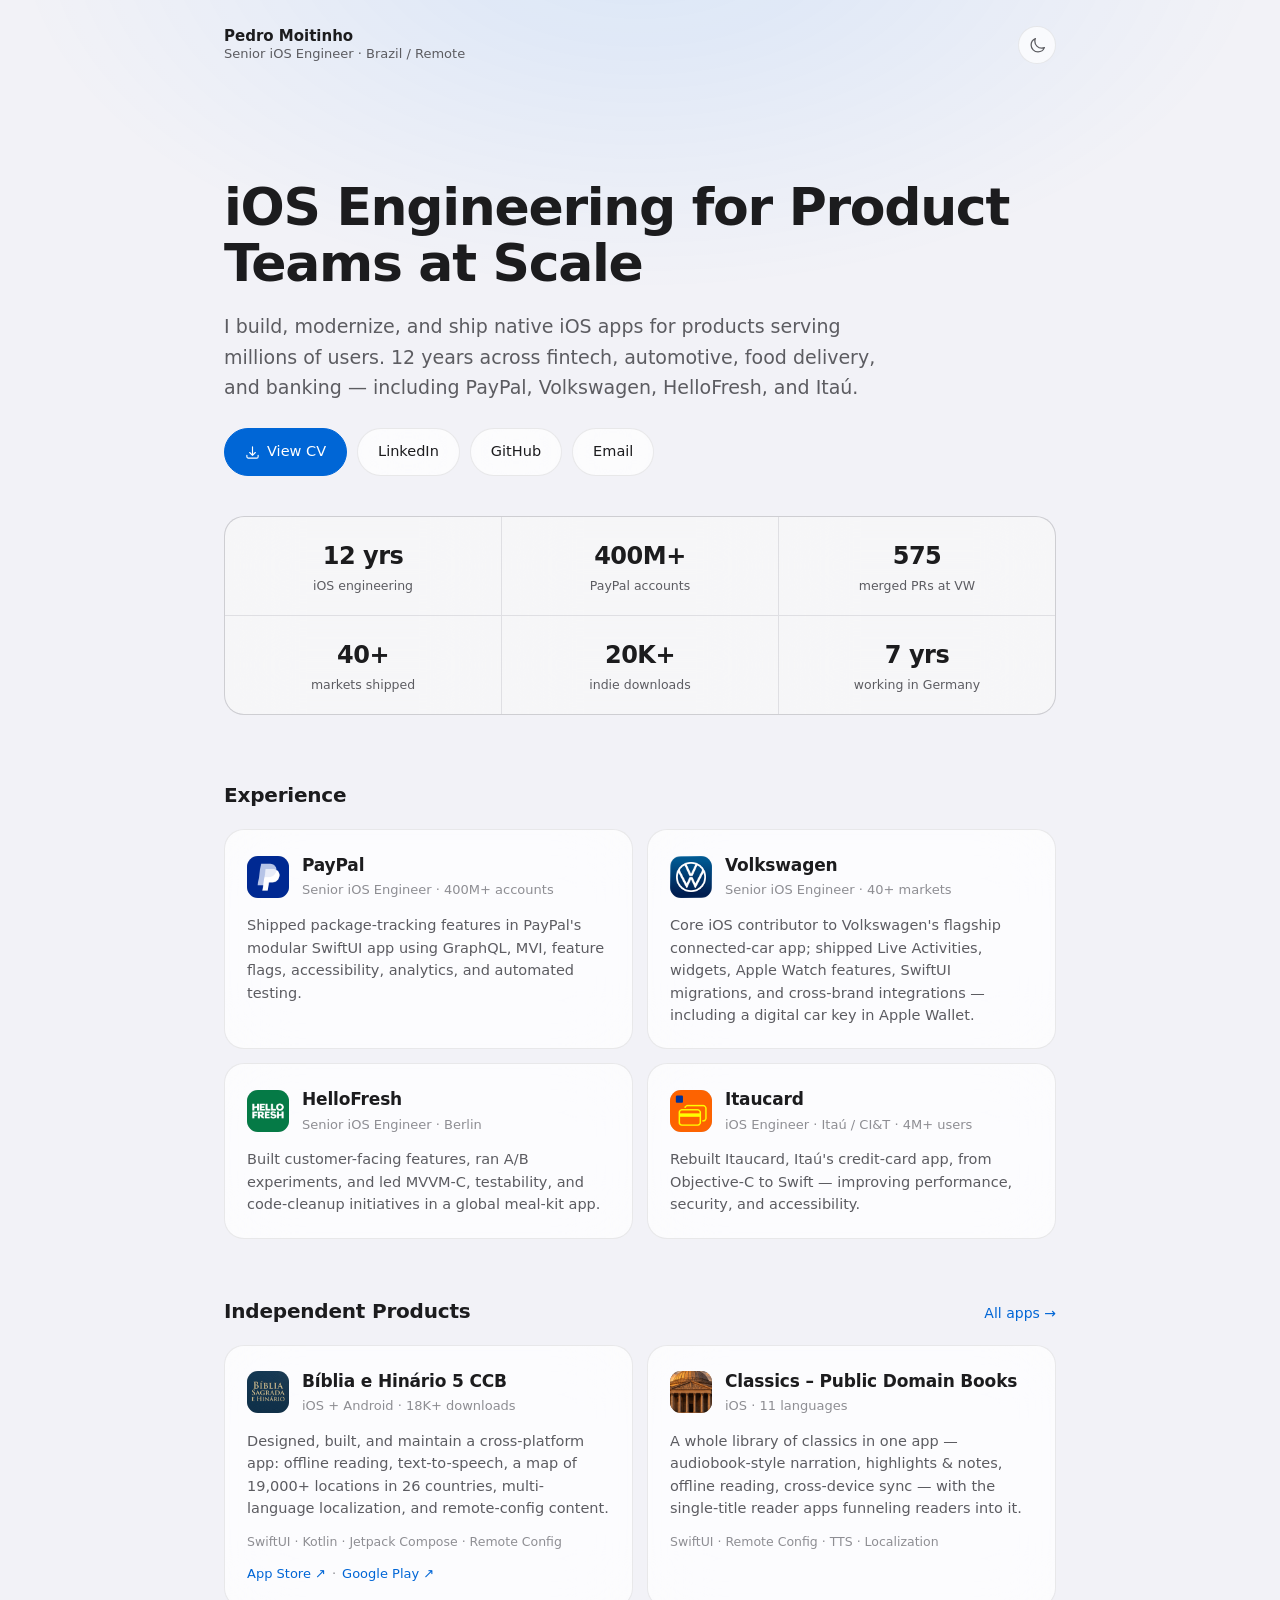
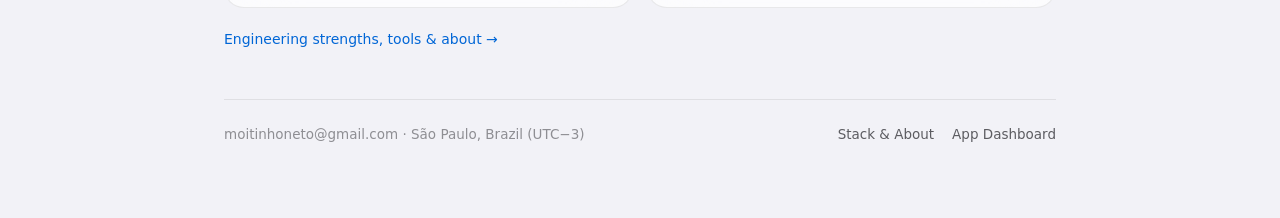
==== commit 3e02285f: "Nothing to see here :)" ====
--- a/index.html
+++ b/index.html
@@ -111,24 +111,21 @@
                         <div class="card-icon"><img src="icons/app-ccb.png" alt="" loading="lazy"></div>
                         <div><div class="card-name">Bíblia e Hinário 5 CCB</div><div class="card-meta">iOS + Android · 18K+ downloads</div></div>
                     </div>
-                    <div class="card-desc">Designed, built, and maintain a cross-platform app: offline reading, text-to-speech, a map of 21,000+ locations in 29 countries, multi-language localization, and remote-config content.</div>
+                    <div class="card-desc">Designed, built, and maintain a cross-platform app: offline reading, text-to-speech, a map of 19,000+ locations in 26 countries, multi-language localization, and remote-config content.</div>
                     <div class="card-tech">SwiftUI · Kotlin · Jetpack Compose · Remote Config</div>
                     <div class="card-links">
                         <a href="https://apps.apple.com/br/app/b%C3%ADblia-e-hin%C3%A1rio-5-ccb/id6504291938" target="_blank" rel="noopener">App Store ↗</a><span>·</span><a href="https://play.google.com/store/apps/details?id=moitinho.bibleandhymnal" target="_blank" rel="noopener">Google Play ↗</a>
                     </div>
                 </div>
 
-                <div class="card">
+                <a class="card" href="https://apps.apple.com/br/app/classics-public-domain-books/id6787402596" target="_blank" rel="noopener">
                     <div class="card-top">
                         <div class="card-icon classics"><img src="icons/app-classics.png" alt="" loading="lazy"></div>
-                        <div><div class="card-name">Classics – Public Domain Books</div><div class="card-meta">iOS + Android · 11 languages</div></div>
+                        <div><div class="card-name">Classics – Public Domain Books</div><div class="card-meta">iOS · 11 languages</div></div>
                     </div>
-                    <div class="card-desc">A whole library of classics in one app — audiobook-style narration, highlights &amp; notes, offline reading, iCloud sync on iOS — with the single-title reader apps funneling readers into it.</div>
-                    <div class="card-tech">SwiftUI · Kotlin · Jetpack Compose · Remote Config · TTS · Localization</div>
-                    <div class="card-links">
-                        <a href="https://apps.apple.com/br/app/classics-public-domain-books/id6787402596" target="_blank" rel="noopener">App Store ↗</a><span>·</span><a href="https://play.google.com/store/apps/details?id=moitinho.publicdomainbooks" target="_blank" rel="noopener">Google Play ↗</a>
-                    </div>
-                </div>
+                    <div class="card-desc">A whole library of classics in one app — audiobook-style narration, highlights &amp; notes, offline reading, cross-device sync — with the single-title reader apps funneling readers into it.</div>
+                    <div class="card-tech">SwiftUI · Remote Config · TTS · Localization</div>
+                </a>
 
                 <a class="card" hidden href="https://bigfeiraomogiguacu.com.br/" target="_blank" rel="noopener">
                     <div class="card-top">
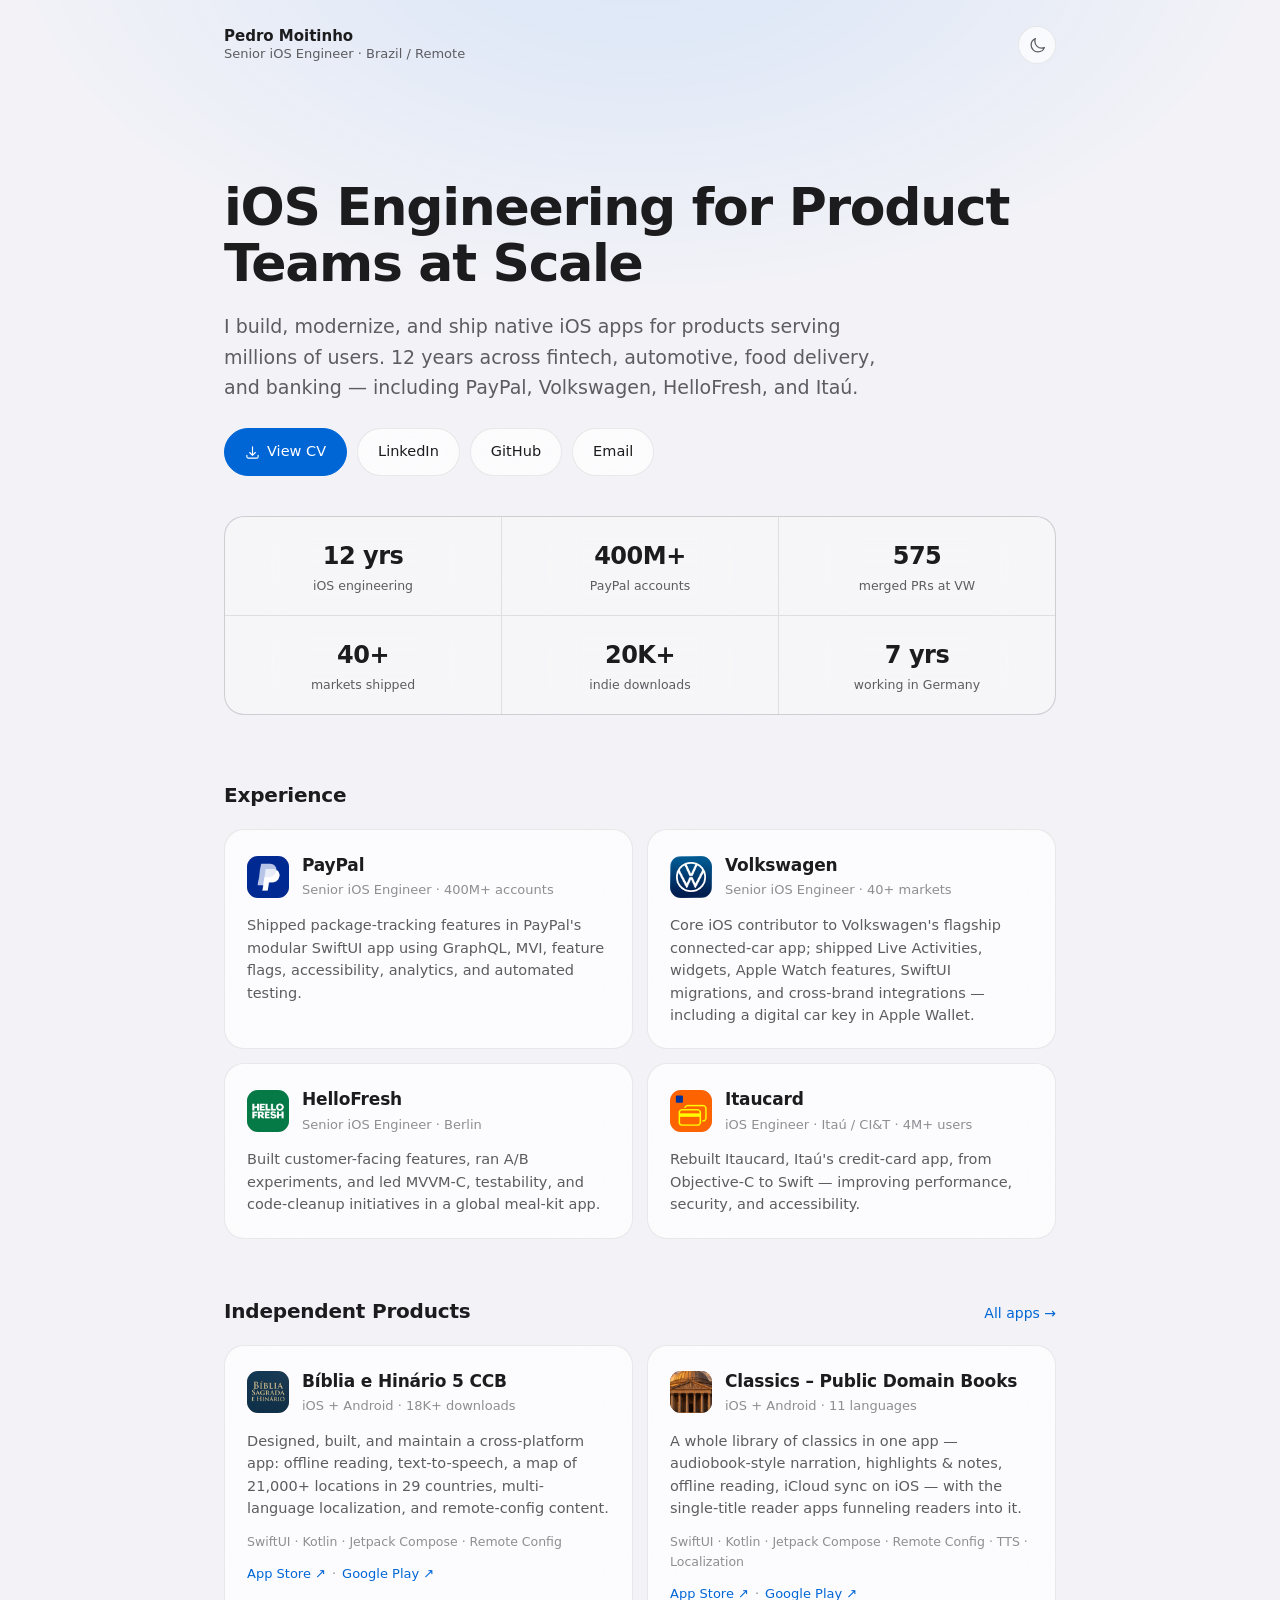
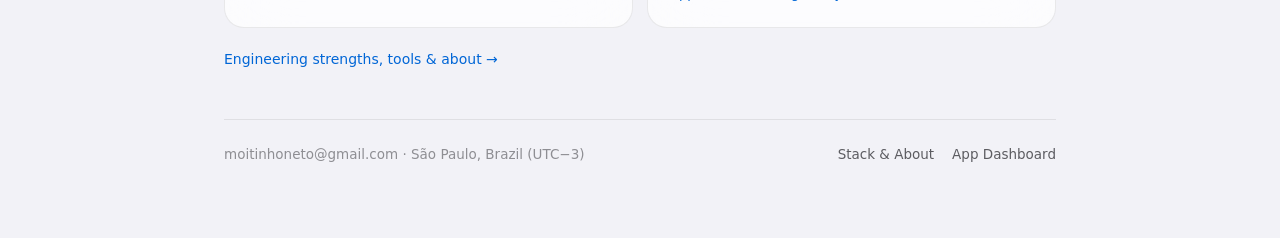
==== commit a39306e5: "Nothing to see here :)" ====
--- a/index.html
+++ b/index.html
@@ -111,21 +111,24 @@
                         <div class="card-icon"><img src="icons/app-ccb.png" alt="" loading="lazy"></div>
                         <div><div class="card-name">Bíblia e Hinário 5 CCB</div><div class="card-meta">iOS + Android · 18K+ downloads</div></div>
                     </div>
-                    <div class="card-desc">Designed, built, and maintain a cross-platform app: offline reading, text-to-speech, a map of 19,000+ locations in 26 countries, multi-language localization, and remote-config content.</div>
+                    <div class="card-desc">Designed, built, and maintain a cross-platform app: offline reading, text-to-speech, a map of 21,000+ locations in 29 countries, multi-language localization, and remote-config content.</div>
                     <div class="card-tech">SwiftUI · Kotlin · Jetpack Compose · Remote Config</div>
                     <div class="card-links">
                         <a href="https://apps.apple.com/br/app/b%C3%ADblia-e-hin%C3%A1rio-5-ccb/id6504291938" target="_blank" rel="noopener">App Store ↗</a><span>·</span><a href="https://play.google.com/store/apps/details?id=moitinho.bibleandhymnal" target="_blank" rel="noopener">Google Play ↗</a>
                     </div>
                 </div>
 
-                <a class="card" href="https://apps.apple.com/br/app/classics-public-domain-books/id6787402596" target="_blank" rel="noopener">
+                <div class="card">
                     <div class="card-top">
                         <div class="card-icon classics"><img src="icons/app-classics.png" alt="" loading="lazy"></div>
-                        <div><div class="card-name">Classics – Public Domain Books</div><div class="card-meta">iOS · 11 languages</div></div>
+                        <div><div class="card-name">Classics – Public Domain Books</div><div class="card-meta">iOS + Android · 11 languages</div></div>
                     </div>
-                    <div class="card-desc">A whole library of classics in one app — audiobook-style narration, highlights &amp; notes, offline reading, cross-device sync — with the single-title reader apps funneling readers into it.</div>
-                    <div class="card-tech">SwiftUI · Remote Config · TTS · Localization</div>
-                </a>
+                    <div class="card-desc">A whole library of classics in one app — audiobook-style narration, highlights &amp; notes, offline reading, iCloud sync on iOS — with the single-title reader apps funneling readers into it.</div>
+                    <div class="card-tech">SwiftUI · Kotlin · Jetpack Compose · Remote Config · TTS · Localization</div>
+                    <div class="card-links">
+                        <a href="https://apps.apple.com/br/app/classics-public-domain-books/id6787402596" target="_blank" rel="noopener">App Store ↗</a><span>·</span><a href="https://play.google.com/store/apps/details?id=moitinho.publicdomainbooks" target="_blank" rel="noopener">Google Play ↗</a>
+                    </div>
+                </div>
 
                 <a class="card" hidden href="https://bigfeiraomogiguacu.com.br/" target="_blank" rel="noopener">
                     <div class="card-top">
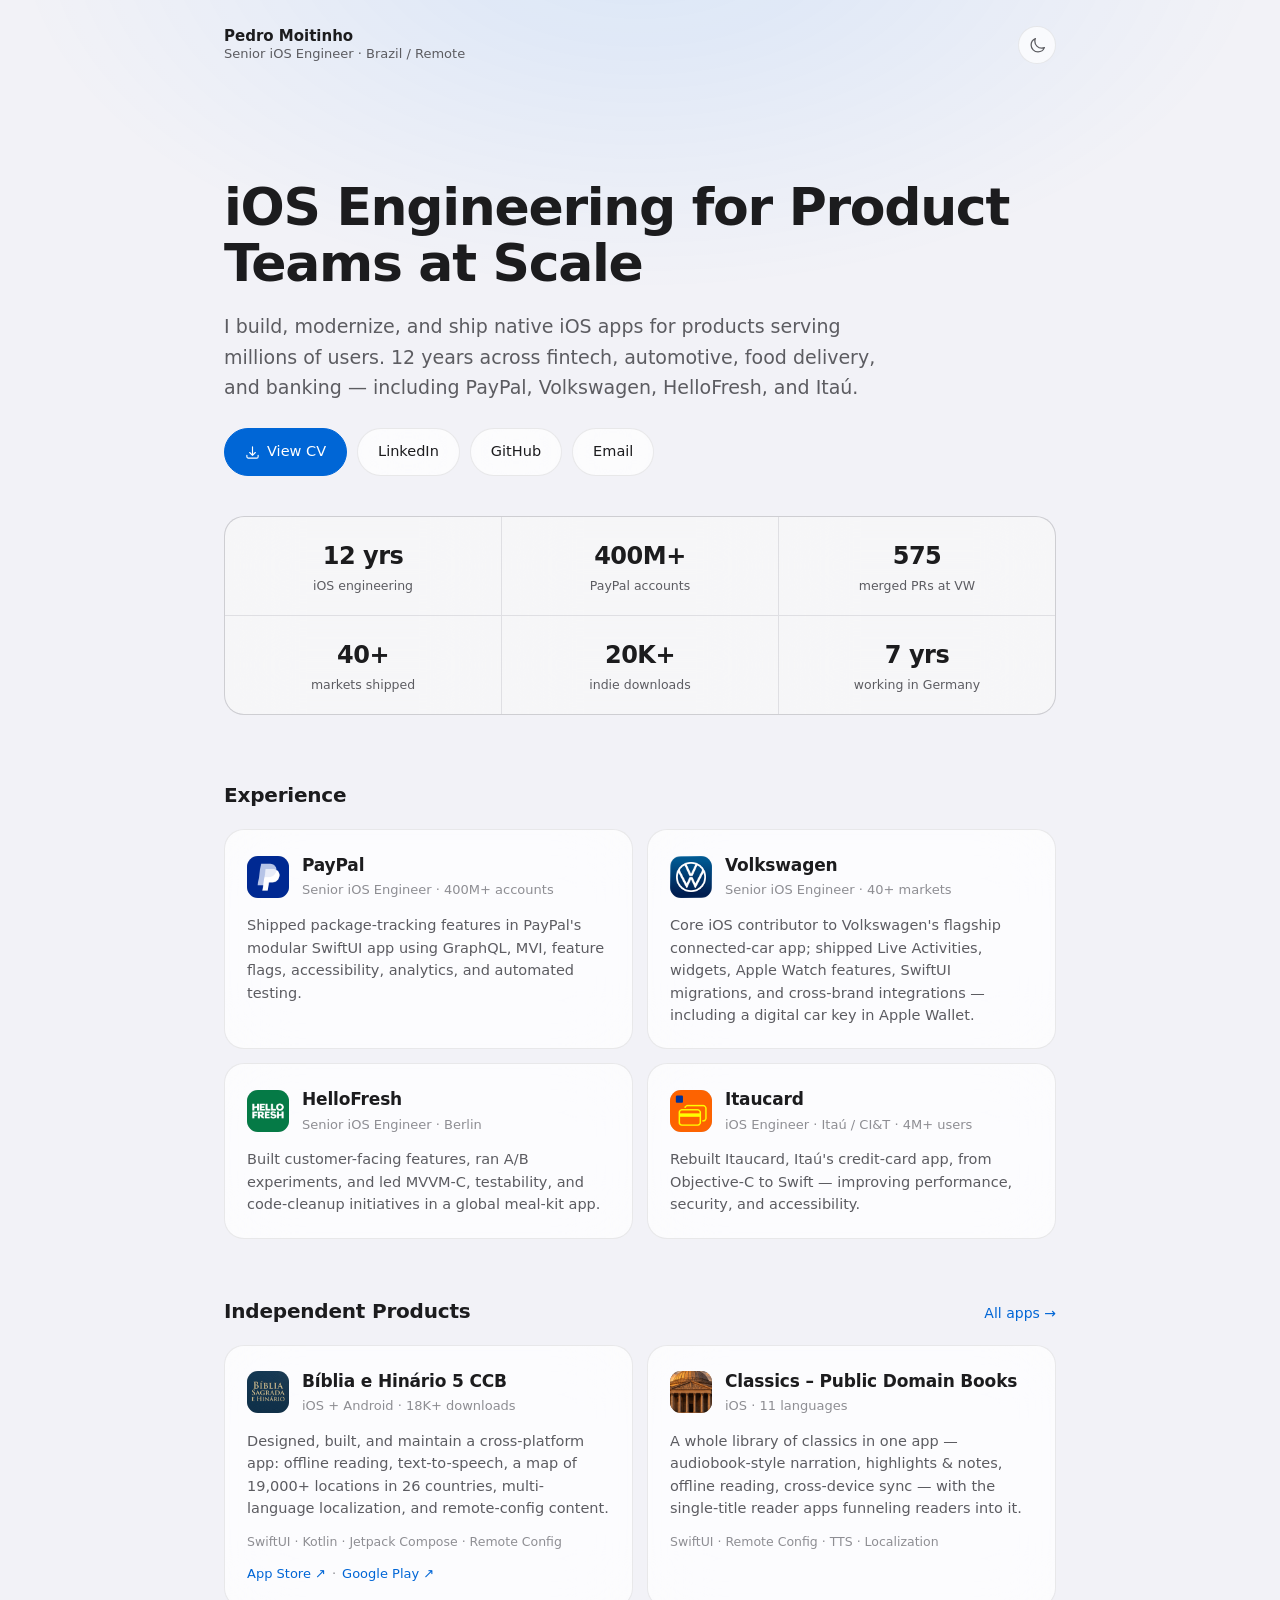
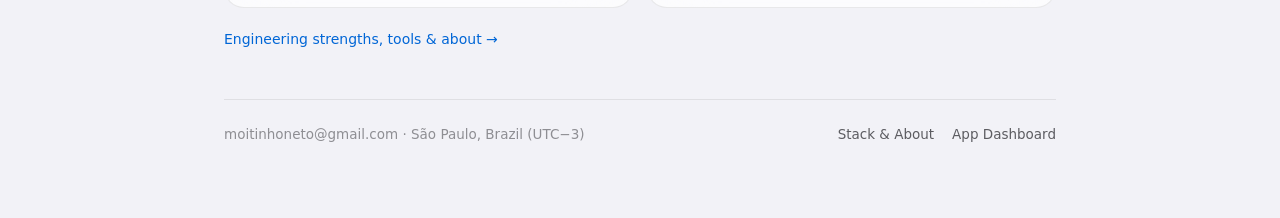
==== commit 360a1100: "Nothing to see here :)" ====
--- a/index.html
+++ b/index.html
@@ -111,24 +111,21 @@
                         <div class="card-icon"><img src="icons/app-ccb.png" alt="" loading="lazy"></div>
                         <div><div class="card-name">Bíblia e Hinário 5 CCB</div><div class="card-meta">iOS + Android · 18K+ downloads</div></div>
                     </div>
-                    <div class="card-desc">Designed, built, and maintain a cross-platform app: offline reading, text-to-speech, a map of 21,000+ locations in 29 countries, multi-language localization, and remote-config content.</div>
+                    <div class="card-desc">Designed, built, and maintain a cross-platform app: offline reading, text-to-speech, a map of 19,000+ locations in 26 countries, multi-language localization, and remote-config content.</div>
                     <div class="card-tech">SwiftUI · Kotlin · Jetpack Compose · Remote Config</div>
                     <div class="card-links">
                         <a href="https://apps.apple.com/br/app/b%C3%ADblia-e-hin%C3%A1rio-5-ccb/id6504291938" target="_blank" rel="noopener">App Store ↗</a><span>·</span><a href="https://play.google.com/store/apps/details?id=moitinho.bibleandhymnal" target="_blank" rel="noopener">Google Play ↗</a>
                     </div>
                 </div>
 
-                <div class="card">
+                <a class="card" href="https://apps.apple.com/br/app/classics-public-domain-books/id6787402596" target="_blank" rel="noopener">
                     <div class="card-top">
                         <div class="card-icon classics"><img src="icons/app-classics.png" alt="" loading="lazy"></div>
-                        <div><div class="card-name">Classics – Public Domain Books</div><div class="card-meta">iOS + Android · 11 languages</div></div>
+                        <div><div class="card-name">Classics – Public Domain Books</div><div class="card-meta">iOS · 11 languages</div></div>
                     </div>
-                    <div class="card-desc">A whole library of classics in one app — audiobook-style narration, highlights &amp; notes, offline reading, iCloud sync on iOS — with the single-title reader apps funneling readers into it.</div>
-                    <div class="card-tech">SwiftUI · Kotlin · Jetpack Compose · Remote Config · TTS · Localization</div>
-                    <div class="card-links">
-                        <a href="https://apps.apple.com/br/app/classics-public-domain-books/id6787402596" target="_blank" rel="noopener">App Store ↗</a><span>·</span><a href="https://play.google.com/store/apps/details?id=moitinho.publicdomainbooks" target="_blank" rel="noopener">Google Play ↗</a>
-                    </div>
-                </div>
+                    <div class="card-desc">A whole library of classics in one app — audiobook-style narration, highlights &amp; notes, offline reading, cross-device sync — with the single-title reader apps funneling readers into it.</div>
+                    <div class="card-tech">SwiftUI · Remote Config · TTS · Localization</div>
+                </a>
 
                 <a class="card" hidden href="https://bigfeiraomogiguacu.com.br/" target="_blank" rel="noopener">
                     <div class="card-top">
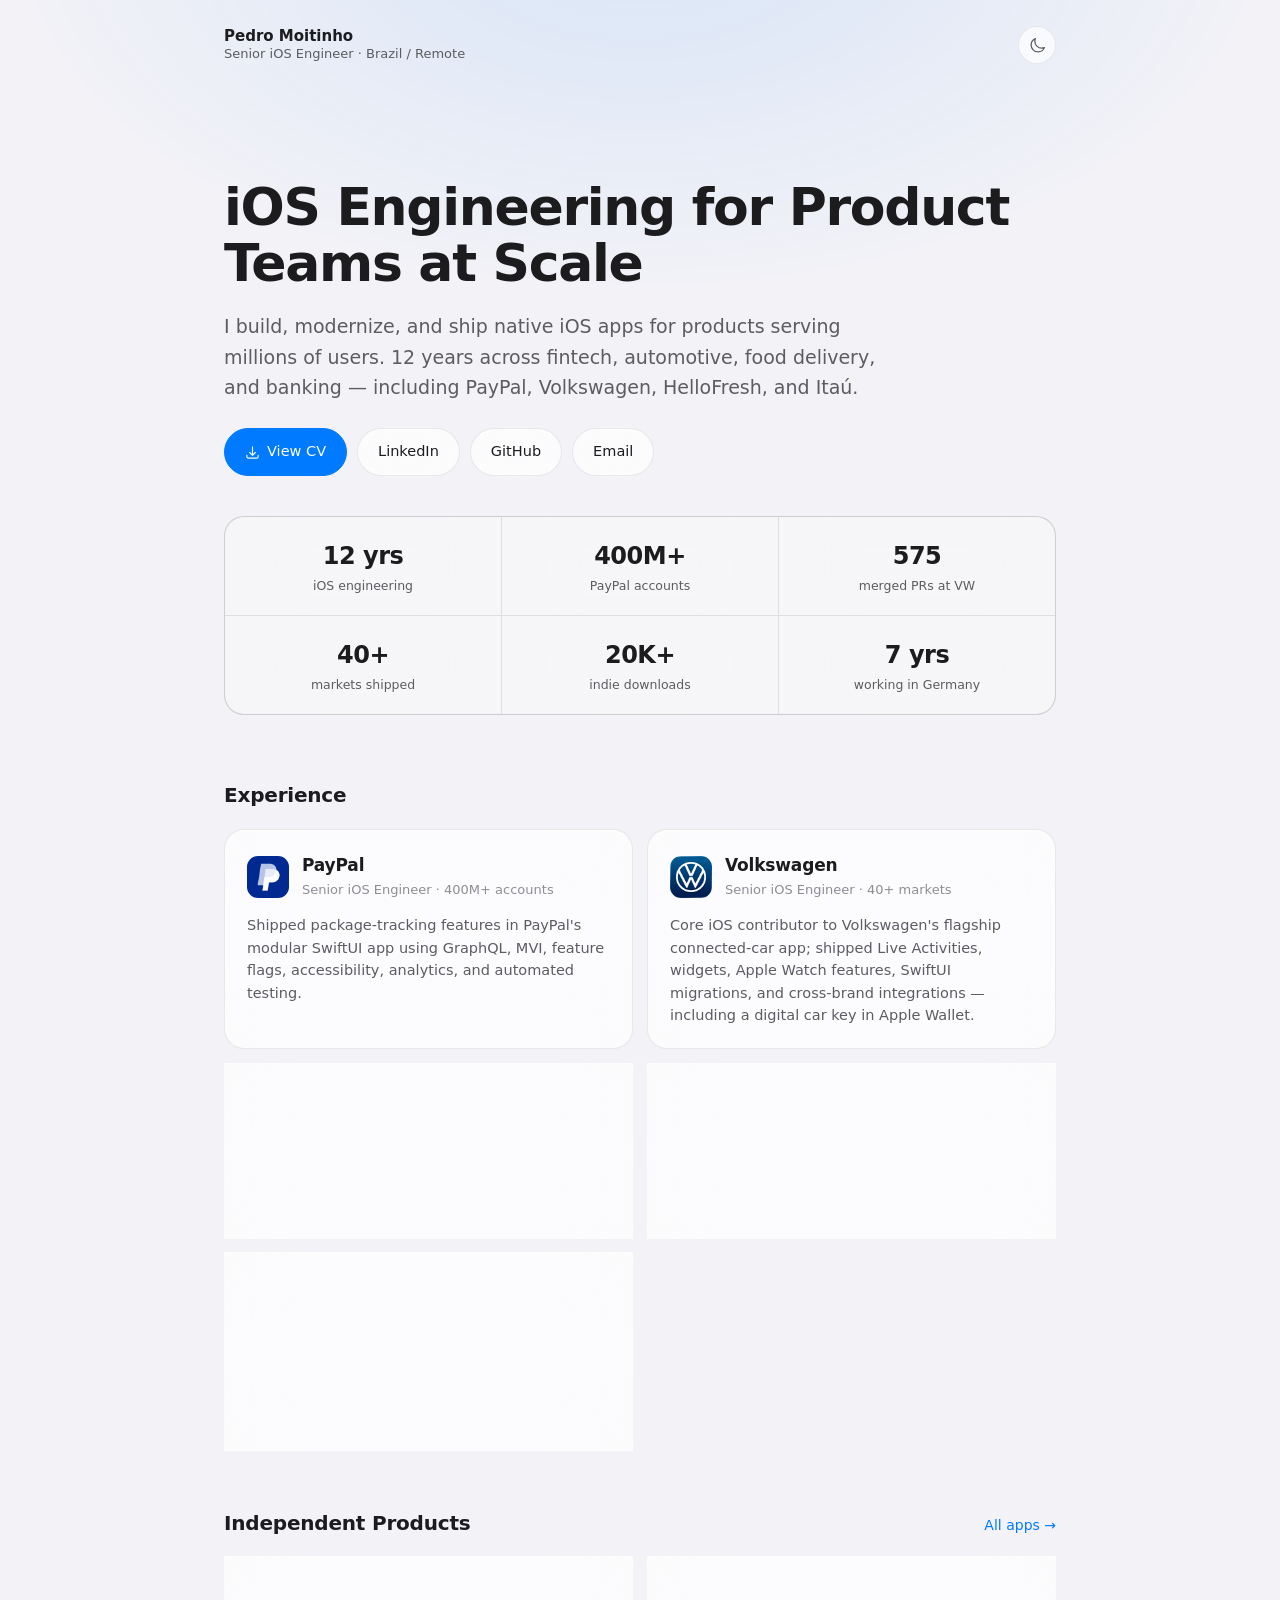
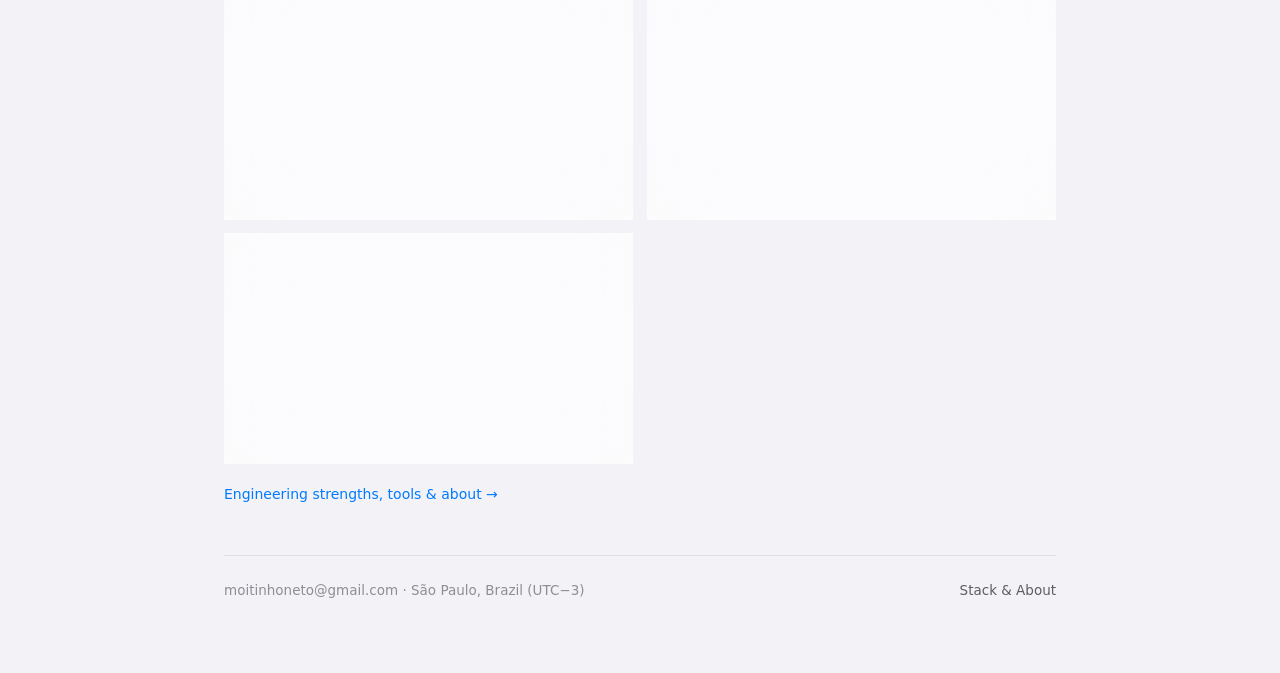
==== commit 1a763fe7: "Nothing to see here :)" ====
--- a/index.html
+++ b/index.html
@@ -6,7 +6,7 @@
 <meta name="referrer" content="strict-origin-when-cross-origin">
 <title>Pedro Moitinho — Senior iOS Engineer</title>
 <meta name="description" content="Senior iOS Engineer — 12 years building native apps and platform features for products serving hundreds of millions of users across fintech, automotive, food delivery, and banking (PayPal, Volkswagen, HelloFresh, Itaú).">
-<link rel="stylesheet" href="css/portfolio.css?v=8">
+<link rel="stylesheet" href="css/portfolio.css?v=7">
 <script>(function(){try{var t=localStorage.getItem('theme');if(t)document.documentElement.setAttribute('data-theme',t);}catch(e){}})();</script>
 </head>
 <body>
@@ -88,7 +88,7 @@
                     <div class="card-desc">Rebuilt Itaucard, Itaú's credit-card app, from Objective-C to Swift — improving performance, security, and accessibility.</div>
                 </a>
 
-                <a class="card" hidden href="https://apps.apple.com/br/app/mosyle-school/id1097971267" target="_blank" rel="noopener">
+                <a class="card" href="https://apps.apple.com/br/app/mosyle-school/id1097971267" target="_blank" rel="noopener">
                     <div class="card-top">
                         <div class="card-icon"><img src="icons/mosyle.jpg" alt="" loading="lazy"></div>
                         <div><div class="card-name">Mosyle</div><div class="card-meta">iOS Developer</div></div>
@@ -108,7 +108,7 @@
 
                 <div class="card">
                     <div class="card-top">
-                        <div class="card-icon"><img src="icons/app-ccb.png" alt="" loading="lazy"></div>
+                        <div class="card-icon"><img src="icons/biblia-hinario-ccb.jpg" alt="" loading="lazy"></div>
                         <div><div class="card-name">Bíblia e Hinário 5 CCB</div><div class="card-meta">iOS + Android · 18K+ downloads</div></div>
                     </div>
                     <div class="card-desc">Designed, built, and maintain a cross-platform app: offline reading, text-to-speech, a map of 19,000+ locations in 26 countries, multi-language localization, and remote-config content.</div>
@@ -120,14 +120,14 @@
 
                 <a class="card" href="https://apps.apple.com/br/app/classics-public-domain-books/id6787402596" target="_blank" rel="noopener">
                     <div class="card-top">
-                        <div class="card-icon classics"><img src="icons/app-classics.png" alt="" loading="lazy"></div>
+                        <div class="card-icon classics"><img src="icons/classics.jpg" alt="" loading="lazy"></div>
                         <div><div class="card-name">Classics – Public Domain Books</div><div class="card-meta">iOS · 11 languages</div></div>
                     </div>
                     <div class="card-desc">A whole library of classics in one app — audiobook-style narration, highlights &amp; notes, offline reading, cross-device sync — with the single-title reader apps funneling readers into it.</div>
                     <div class="card-tech">SwiftUI · Remote Config · TTS · Localization</div>
                 </a>
 
-                <a class="card" hidden href="https://bigfeiraomogiguacu.com.br/" target="_blank" rel="noopener">
+                <a class="card" href="https://bigfeiraomogiguacu.com.br/" target="_blank" rel="noopener">
                     <div class="card-top">
                         <div class="card-icon feirao"><img src="icons/big-feirao.png" alt="" loading="lazy"></div>
                         <div><div class="card-name">Big Feirão</div><div class="card-meta">Next.js · 400+ leads in 2 weeks</div></div>
@@ -146,7 +146,6 @@
         <span>moitinhoneto@gmail.com · São Paulo, Brazil (UTC−3)</span>
         <span class="footer-links">
             <a href="stack.html">Stack &amp; About</a>
-            <a href="dashboard.html">App Dashboard</a>
         </span>
     </footer>
 
--- a/css/portfolio.css
+++ b/css/portfolio.css
@@ -7,36 +7,10 @@
     --text-primary: #1c1c1e;
     --text-secondary: #5c5c61;
     --text-tertiary: #8e8e93;
-    /* Accent, in two families — they are different problems.
-
-       --accent is the accent AS TEXT (and as a hairline graphic: focus rings,
-       the chart stroke, the adoption bar). It is read against the page, so it
-       wants to be dark in the light theme and bright in the dark one.
-       #007aff (Apple system blue) measured 3.60:1 on --bg-body and 3.90:1 on
-       the composited card — short of the 4.5:1 AA needs for body-size text,
-       which is what every link here is. The palette already held a compliant
-       blue: the old --accent-hover #0066d6 (4.86:1 / 5.26:1), promoted here.
-
-       --accent-solid is the accent AS A FILL WITH TEXT ON TOP — .btn-primary
-       and .skip-link, both of which put --accent-contrast (#fff) over it. That
-       pulls the opposite way: it must be dark ENOUGH for white to read on it.
-       In the light theme the two coincide, and the value is repeated rather
-       than aliased so that editing one cannot silently move the other. In the
-       dark theme they cannot coincide: a blue bright enough to be a link on
-       black (#0a84ff, 5.76:1) leaves white at only 3.65:1 on top of it. See
-       the dark block below.
-
-       Both hovers step down the same hue ramp — hue 211°, saturation 100% —
-       so a hover still reads as a hover. */
-    --accent: #0066d6;
-    --accent-solid: #0066d6;
-    --accent-solid-hover: #0052ad;
+    --accent: #007aff;
+    --accent-hover: #0066d6;
     --accent-contrast: #ffffff;
     --border-color: rgba(0, 0, 0, 0.08);
-    /* Hairline on an app icon, so a dark artwork edge keeps a boundary
-       against the card. Lives here, not in dashboard.css, because both
-       index.html and dashboard.html draw icons. */
-    --icon-edge: rgba(0, 0, 0, 0.14);
     --glow: rgba(0, 122, 255, 0.10);
     --radius: 20px;
     --radius-sm: 13px;
@@ -53,21 +27,9 @@
     --text-primary: #f5f5f7;
     --text-secondary: #a1a1a8;
     --text-tertiary: #6e6e73;
-    /* --accent keeps #0a84ff: 5.76:1 on #000, 5.04:1 on the card, and it is
-       the link colour that already works. --accent-solid has to be a different
-       blue here, because white text on #0a84ff is 3.65:1 (and the old
-       #409cff hover was 2.83:1) — both under AA for the 14.5px button label.
-       A dark fill under white text has a narrow window: light enough to sit
-       3:1 clear of the black page, dark enough for white to clear 4.5:1 on it.
-       #006de3 is deliberately at the bright end of that window so the button
-       does not read as muddy against black, and the hover darkens (as the
-       light theme's does) rather than brightening, which would have spent the
-       remaining headroom. */
     --accent: #0a84ff;
-    --accent-solid: #006de3;
-    --accent-solid-hover: #005fc7;
+    --accent-hover: #409cff;
     --border-color: rgba(255, 255, 255, 0.10);
-    --icon-edge: rgba(255, 255, 255, 0.18);
     --glow: rgba(10, 132, 255, 0.22);
 }
 
@@ -79,12 +41,9 @@
         --text-primary: #f5f5f7;
         --text-secondary: #a1a1a8;
         --text-tertiary: #6e6e73;
-        /* Keep in step with :root[data-theme="dark"] above. */
         --accent: #0a84ff;
-        --accent-solid: #006de3;
-        --accent-solid-hover: #005fc7;
+        --accent-hover: #409cff;
         --border-color: rgba(255, 255, 255, 0.10);
-        --icon-edge: rgba(255, 255, 255, 0.18);
         --glow: rgba(10, 132, 255, 0.22);
     }
 }
@@ -124,7 +83,7 @@
 /* Accessibility */
 .skip-link {
     position: absolute; left: -9999px; top: 0;
-    background: var(--accent-solid); color: var(--accent-contrast); padding: 10px 16px; border-radius: 10px; z-index: 20;
+    background: var(--accent); color: #fff; padding: 10px 16px; border-radius: 10px; z-index: 20;
 }
 .skip-link:focus { left: 16px; top: 16px; }
 
@@ -202,9 +161,9 @@
 .btn:hover { transform: translateY(-2px); border-color: var(--text-tertiary); }
 .btn svg { width: 15px; height: 15px; flex-shrink: 0; }
 .btn-primary {
-    background: var(--accent-solid); border-color: var(--accent-solid); color: var(--accent-contrast);
-}
-.btn-primary:hover { background: var(--accent-solid-hover); border-color: var(--accent-solid-hover); }
+    background: var(--accent); border-color: var(--accent); color: var(--accent-contrast);
+}
+.btn-primary:hover { background: var(--accent-hover); border-color: var(--accent-hover); }
 
 /* --- Stats / proof strip --- */
 .stats {
@@ -236,12 +195,6 @@
 
 /* --- Card grid --- */
 .grid { display: grid; grid-template-columns: repeat(2, 1fr); gap: 14px; }
-/* A card kept in the markup but out of the page. `.card` sets `display:
-   block`, which outranks the browser's own `[hidden]` rule, so the attribute
-   needs backing here to actually hide anything. To bring a card back, delete
-   the `hidden` attribute from index.html — nothing else. */
-.card[hidden] { display: none; }
-
 .card {
     display: block;
     background: var(--bg-card);
@@ -262,10 +215,6 @@
     font-size: 14px; font-weight: 700; color: #fff;
 }
 .card-icon img { width: 100%; height: 100%; object-fit: cover; display: block; }
-/* Same reason as the dashboard tiles: every app icon here is mid-to-dark
-   (edge luminance 48-97/255), so in the dark theme the artwork runs into
-   the card without this. */
-.card-icon { box-shadow: inset 0 0 0 1px var(--icon-edge); }
 .card-icon.feirao { background: linear-gradient(135deg, #1f6f43, #2e9c5f); }
 .card-icon.classics { background: linear-gradient(135deg, #6b5b4a, #8a7a68); }
 .card-name { font-size: 17px; font-weight: 600; letter-spacing: -0.01em; }
